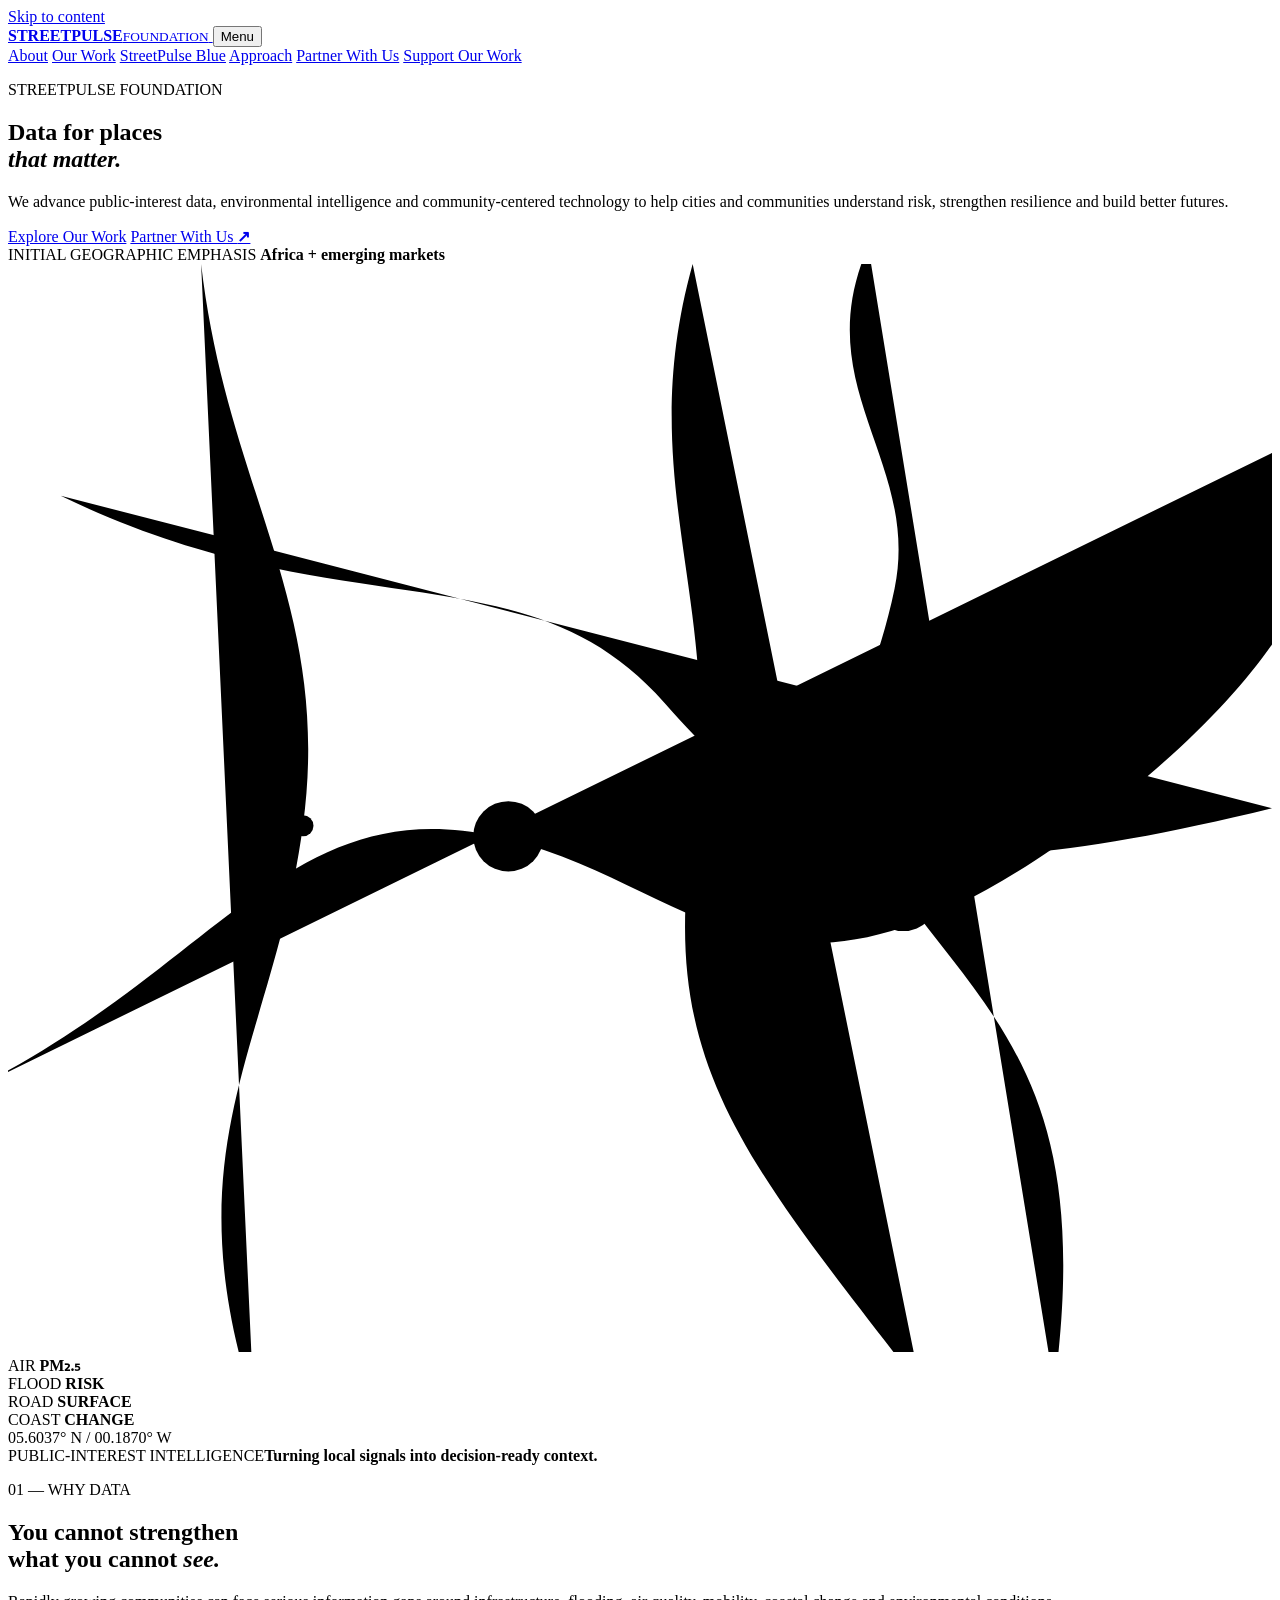
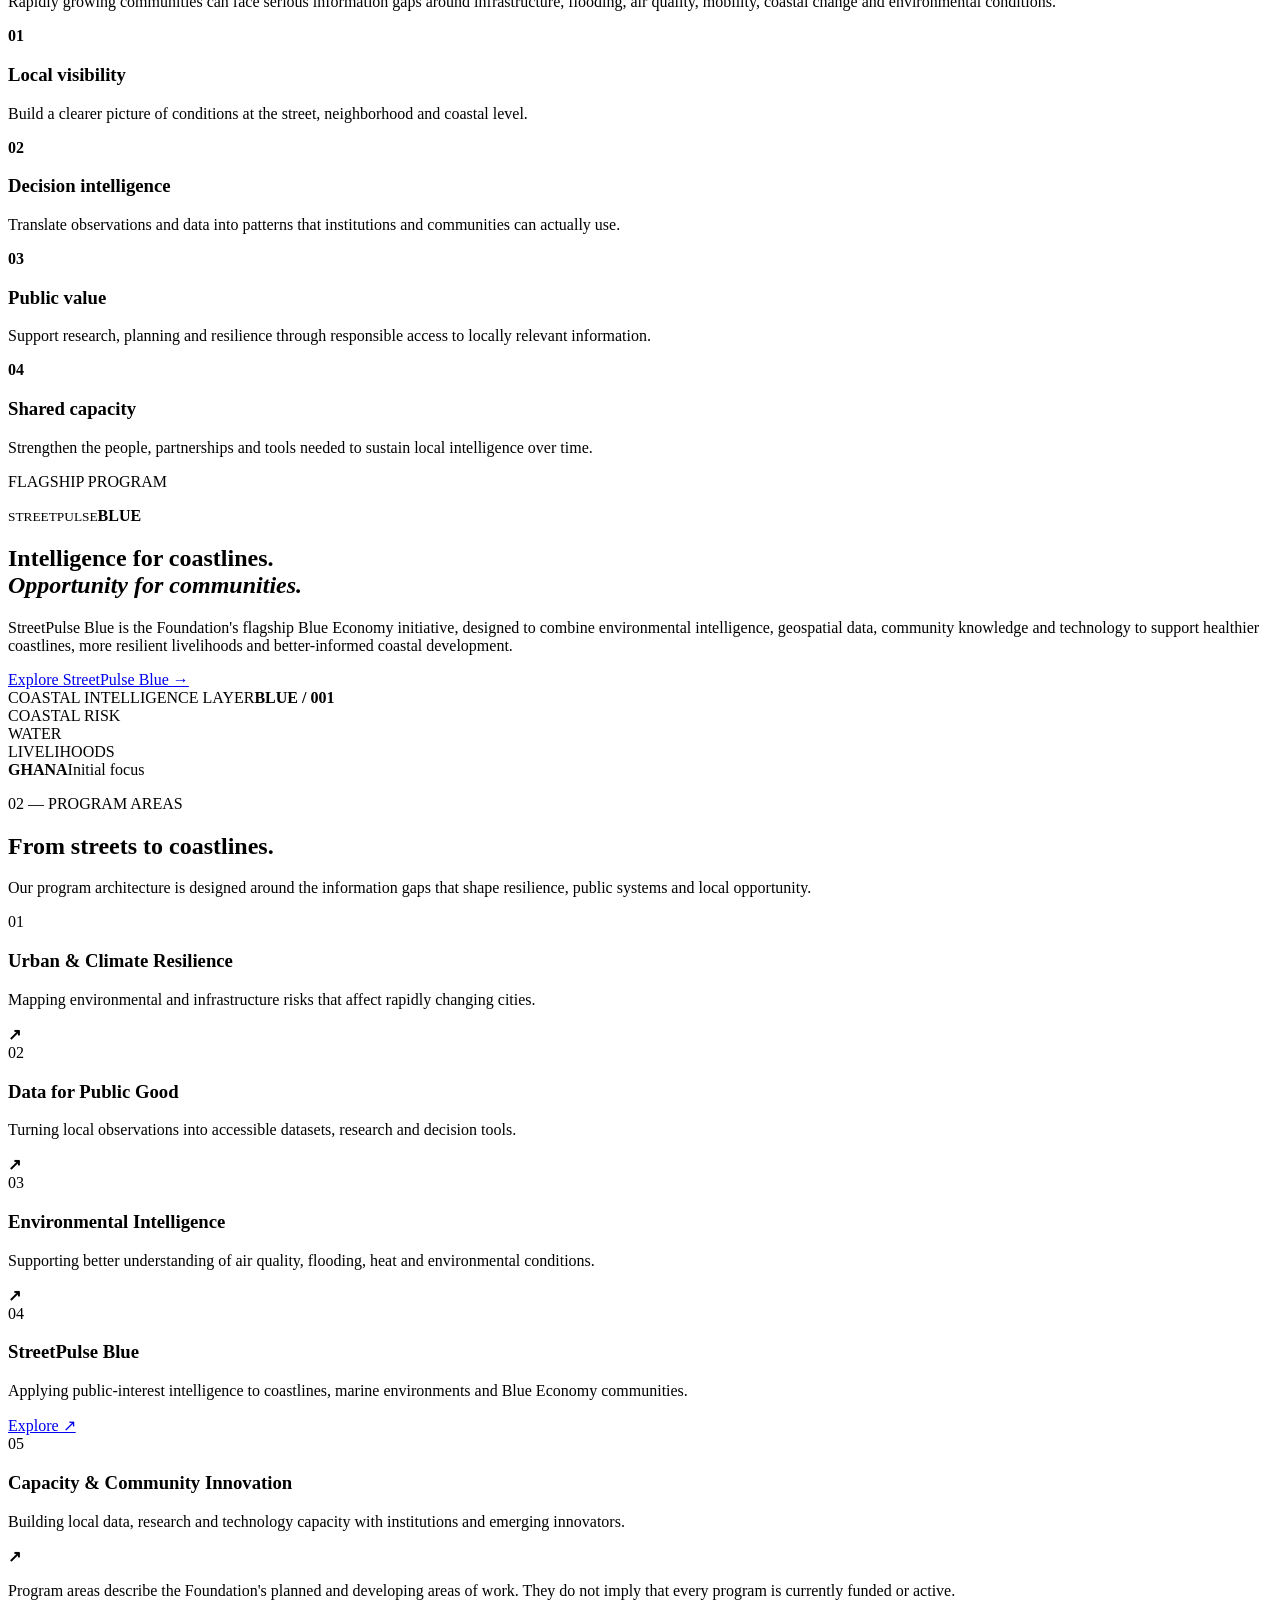
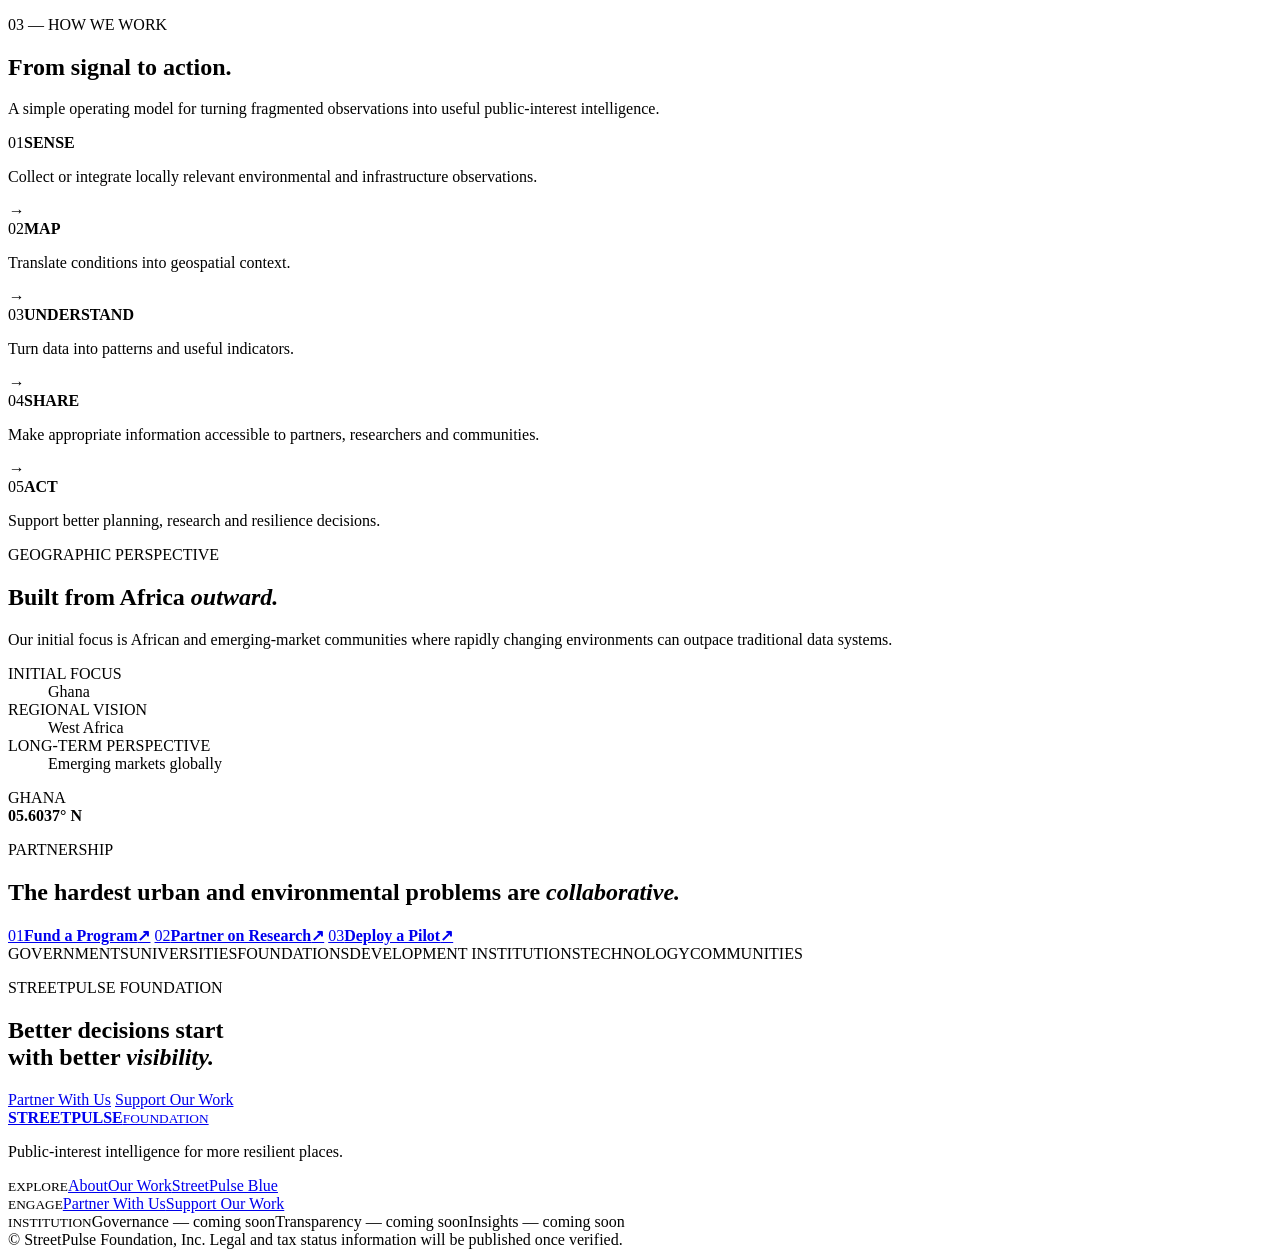
==== public/index.html @ bcf813ce "feat: launch StreetPulse Foundation website and StreetPulse Blue" ====
<!doctype html>
<html lang="en">
<head>
  <meta charset="utf-8">
  <meta name="viewport" content="width=device-width,initial-scale=1">
  <title>StreetPulse Foundation — Data for Places That Matter</title>
  <meta name="description" content="StreetPulse Foundation advances public-interest data, environmental intelligence and community-centered technology for more resilient cities and communities.">
  <link rel="canonical" href="https://streetpulsefoundation.org/">
  <meta property="og:title" content="StreetPulse Foundation">
  <meta property="og:description" content="Data for places that matter.">
  <meta property="og:type" content="website">
  <meta property="og:url" content="https://streetpulsefoundation.org/">
  <link rel="stylesheet" href="/assets/styles.css">
  <script defer src="/assets/site.js"></script>
</head>
<body>
  <a class="skip" href="#main">Skip to content</a>

  <header class="site-header" data-header>
    <a class="brand" href="/" aria-label="StreetPulse Foundation home">
      <span class="brand-mark" aria-hidden="true"><i></i><i></i><i></i></span>
      <span><strong>STREETPULSE</strong><small>FOUNDATION</small></span>
    </a>
    <button class="menu-btn" type="button" aria-expanded="false" aria-controls="nav" data-menu>Menu</button>
    <nav id="nav" class="nav" data-nav>
      <a href="/about/">About</a>
      <a href="/#work">Our Work</a>
      <a href="/blue/">StreetPulse Blue</a>
      <a href="/#approach">Approach</a>
      <a href="/partner/">Partner With Us</a>
      <a class="nav-cta" href="/partner/">Support Our Work</a>
    </nav>
  </header>

  <main id="main">
    <section class="hero">
      <div class="hero-grid grid-shell">
        <div class="hero-copy reveal">
          <p class="eyebrow"><span></span> STREETPULSE FOUNDATION</p>
          <h1>Data for places<br><em>that matter.</em></h1>
          <p class="lede">We advance public-interest data, environmental intelligence and community-centered technology to help cities and communities understand risk, strengthen resilience and build better futures.</p>
          <div class="actions">
            <a class="btn btn-primary" href="#work">Explore Our Work</a>
            <a class="btn btn-ghost" href="/partner/">Partner With Us <b>↗</b></a>
          </div>
          <div class="hero-note">
            <span>INITIAL GEOGRAPHIC EMPHASIS</span>
            <strong>Africa + emerging markets</strong>
          </div>
        </div>

        <div class="signal-map reveal" aria-label="Abstract city and environmental data visualization">
          <div class="map-grid"></div>
          <svg viewBox="0 0 720 620" role="img" aria-label="Abstract map showing roads, coast and sensing points">
            <defs>
              <linearGradient id="coast" x1="0" x2="1">
                <stop offset="0" stop-color="#20c7b5"/>
                <stop offset="1" stop-color="#7be7d8"/>
              </linearGradient>
            </defs>
            <path class="road r1" d="M-20 470C120 400 160 300 278 326S435 455 620 315 740 90 760 88"/>
            <path class="road r2" d="M30 132C190 210 295 160 374 250S515 360 720 310"/>
            <path class="road thin" d="M110 0C125 130 185 194 168 320S92 500 140 650"/>
            <path class="road thin" d="M390 0C355 126 410 194 390 325S420 510 520 640"/>
            <path class="coast" d="M490 -10C455 70 520 112 505 185S455 286 510 360 618 475 596 640"/>
            <circle class="pulse p1" cx="285" cy="326" r="7"/><circle class="ring" cx="285" cy="326" r="20"/>
            <circle class="pulse p2" cx="510" cy="360" r="7"/><circle class="ring delay" cx="510" cy="360" r="20"/>
            <circle class="pulse p3" cx="168" cy="320" r="6"/>
          </svg>
          <div class="tag t-air"><span></span>AIR <b>PM₂.₅</b></div>
          <div class="tag t-flood"><span></span>FLOOD <b>RISK</b></div>
          <div class="tag t-road"><span></span>ROAD <b>SURFACE</b></div>
          <div class="tag t-coast"><span></span>COAST <b>CHANGE</b></div>
          <div class="coordinates">05.6037° N / 00.1870° W</div>
          <div class="map-caption"><span>PUBLIC-INTEREST INTELLIGENCE</span><b>Turning local signals into decision-ready context.</b></div>
        </div>
      </div>
    </section>

    <section class="statement section-dark">
      <div class="grid-shell two-col">
        <p class="section-index">01 — WHY DATA</p>
        <div>
          <h2>You cannot strengthen<br>what you cannot <em>see.</em></h2>
          <p class="section-lede">Rapidly growing communities can face serious information gaps around infrastructure, flooding, air quality, mobility, coastal change and environmental conditions.</p>
        </div>
      </div>
      <div class="grid-shell insight-grid">
        <article><b>01</b><h3>Local visibility</h3><p>Build a clearer picture of conditions at the street, neighborhood and coastal level.</p></article>
        <article><b>02</b><h3>Decision intelligence</h3><p>Translate observations and data into patterns that institutions and communities can actually use.</p></article>
        <article><b>03</b><h3>Public value</h3><p>Support research, planning and resilience through responsible access to locally relevant information.</p></article>
        <article><b>04</b><h3>Shared capacity</h3><p>Strengthen the people, partnerships and tools needed to sustain local intelligence over time.</p></article>
      </div>
    </section>

    <section class="blue-feature">
      <div class="blue-orbit"></div>
      <div class="grid-shell blue-grid">
        <div class="reveal">
          <p class="eyebrow light"><span></span> FLAGSHIP PROGRAM</p>
          <div class="blue-lockup"><small>STREETPULSE</small><strong>BLUE</strong></div>
          <h2>Intelligence for coastlines.<br><em>Opportunity for communities.</em></h2>
          <p>StreetPulse Blue is the Foundation's flagship Blue Economy initiative, designed to combine environmental intelligence, geospatial data, community knowledge and technology to support healthier coastlines, more resilient livelihoods and better-informed coastal development.</p>
          <a class="btn btn-aqua" href="/blue/">Explore StreetPulse Blue <b>→</b></a>
        </div>
        <div class="ocean-card reveal">
          <div class="contours"></div>
          <div class="ocean-top"><span>COASTAL INTELLIGENCE LAYER</span><b>BLUE / 001</b></div>
          <div class="ocean-point op1"><i></i><span>COASTAL RISK</span></div>
          <div class="ocean-point op2"><i></i><span>WATER</span></div>
          <div class="ocean-point op3"><i></i><span>LIVELIHOODS</span></div>
          <div class="ocean-bottom"><strong>GHANA</strong><span>Initial focus</span></div>
        </div>
      </div>
    </section>

    <section id="work" class="section-light">
      <div class="grid-shell section-head">
        <p class="section-index">02 — PROGRAM AREAS</p>
        <div><h2>From streets to coastlines.</h2><p>Our program architecture is designed around the information gaps that shape resilience, public systems and local opportunity.</p></div>
      </div>
      <div class="grid-shell program-list">
        <article><span>01</span><div><h3>Urban & Climate Resilience</h3><p>Mapping environmental and infrastructure risks that affect rapidly changing cities.</p></div><b>↗</b></article>
        <article><span>02</span><div><h3>Data for Public Good</h3><p>Turning local observations into accessible datasets, research and decision tools.</p></div><b>↗</b></article>
        <article><span>03</span><div><h3>Environmental Intelligence</h3><p>Supporting better understanding of air quality, flooding, heat and environmental conditions.</p></div><b>↗</b></article>
        <article class="blue-row"><span>04</span><div><h3>StreetPulse Blue</h3><p>Applying public-interest intelligence to coastlines, marine environments and Blue Economy communities.</p></div><a href="/blue/">Explore ↗</a></article>
        <article><span>05</span><div><h3>Capacity & Community Innovation</h3><p>Building local data, research and technology capacity with institutions and emerging innovators.</p></div><b>↗</b></article>
      </div>
      <p class="grid-shell disclaimer">Program areas describe the Foundation's planned and developing areas of work. They do not imply that every program is currently funded or active.</p>
    </section>

    <section id="approach" class="process">
      <div class="grid-shell section-head light-head">
        <p class="section-index">03 — HOW WE WORK</p>
        <div><h2>From signal to action.</h2><p>A simple operating model for turning fragmented observations into useful public-interest intelligence.</p></div>
      </div>
      <div class="grid-shell process-track">
        <article><span>01</span><strong>SENSE</strong><p>Collect or integrate locally relevant environmental and infrastructure observations.</p></article>
        <i>→</i>
        <article><span>02</span><strong>MAP</strong><p>Translate conditions into geospatial context.</p></article>
        <i>→</i>
        <article><span>03</span><strong>UNDERSTAND</strong><p>Turn data into patterns and useful indicators.</p></article>
        <i>→</i>
        <article><span>04</span><strong>SHARE</strong><p>Make appropriate information accessible to partners, researchers and communities.</p></article>
        <i>→</i>
        <article><span>05</span><strong>ACT</strong><p>Support better planning, research and resilience decisions.</p></article>
      </div>
    </section>

    <section class="africa section-light">
      <div class="grid-shell africa-grid">
        <div>
          <p class="eyebrow dark"><span></span> GEOGRAPHIC PERSPECTIVE</p>
          <h2>Built from Africa <em>outward.</em></h2>
          <p>Our initial focus is African and emerging-market communities where rapidly changing environments can outpace traditional data systems.</p>
          <dl>
            <div><dt>INITIAL FOCUS</dt><dd>Ghana</dd></div>
            <div><dt>REGIONAL VISION</dt><dd>West Africa</dd></div>
            <div><dt>LONG-TERM PERSPECTIVE</dt><dd>Emerging markets globally</dd></div>
          </dl>
        </div>
        <div class="africa-visual" aria-hidden="true">
          <div class="africa-shape"></div>
          <div class="ghana-dot"><i></i><span>GHANA<br><b>05.6037° N</b></span></div>
        </div>
      </div>
    </section>

    <section class="partner-section">
      <div class="grid-shell partner-grid">
        <div>
          <p class="eyebrow light"><span></span> PARTNERSHIP</p>
          <h2>The hardest urban and environmental problems are <em>collaborative.</em></h2>
        </div>
        <div class="partner-paths">
          <a href="/partner/"><span>01</span><strong>Fund a Program</strong><b>↗</b></a>
          <a href="/partner/"><span>02</span><strong>Partner on Research</strong><b>↗</b></a>
          <a href="/partner/"><span>03</span><strong>Deploy a Pilot</strong><b>↗</b></a>
        </div>
      </div>
      <div class="grid-shell partner-types">
        <span>GOVERNMENTS</span><span>UNIVERSITIES</span><span>FOUNDATIONS</span><span>DEVELOPMENT INSTITUTIONS</span><span>TECHNOLOGY</span><span>COMMUNITIES</span>
      </div>
    </section>

    <section class="final-cta">
      <div class="grid-shell">
        <p class="eyebrow dark"><span></span> STREETPULSE FOUNDATION</p>
        <h2>Better decisions start<br>with better <em>visibility.</em></h2>
        <div class="actions center">
          <a class="btn btn-primary" href="/partner/">Partner With Us</a>
          <a class="btn btn-outline-dark" href="/partner/">Support Our Work</a>
        </div>
      </div>
    </section>
  </main>

  <footer>
    <div class="grid-shell footer-grid">
      <div class="footer-brand">
        <a class="brand inverted" href="/"><span class="brand-mark"><i></i><i></i><i></i></span><span><strong>STREETPULSE</strong><small>FOUNDATION</small></span></a>
        <p>Public-interest intelligence for more resilient places.</p>
      </div>
      <div><small>EXPLORE</small><a href="/about/">About</a><a href="/#work">Our Work</a><a href="/blue/">StreetPulse Blue</a></div>
      <div><small>ENGAGE</small><a href="/partner/">Partner With Us</a><a href="/partner/">Support Our Work</a></div>
      <div><small>INSTITUTION</small><span>Governance — coming soon</span><span>Transparency — coming soon</span><span>Insights — coming soon</span></div>
    </div>
    <div class="grid-shell footer-bottom">
      <span>© <span data-year></span> StreetPulse Foundation, Inc.</span>
      <span>Legal and tax status information will be published once verified.</span>
    </div>
  </footer>
</body>
</html>
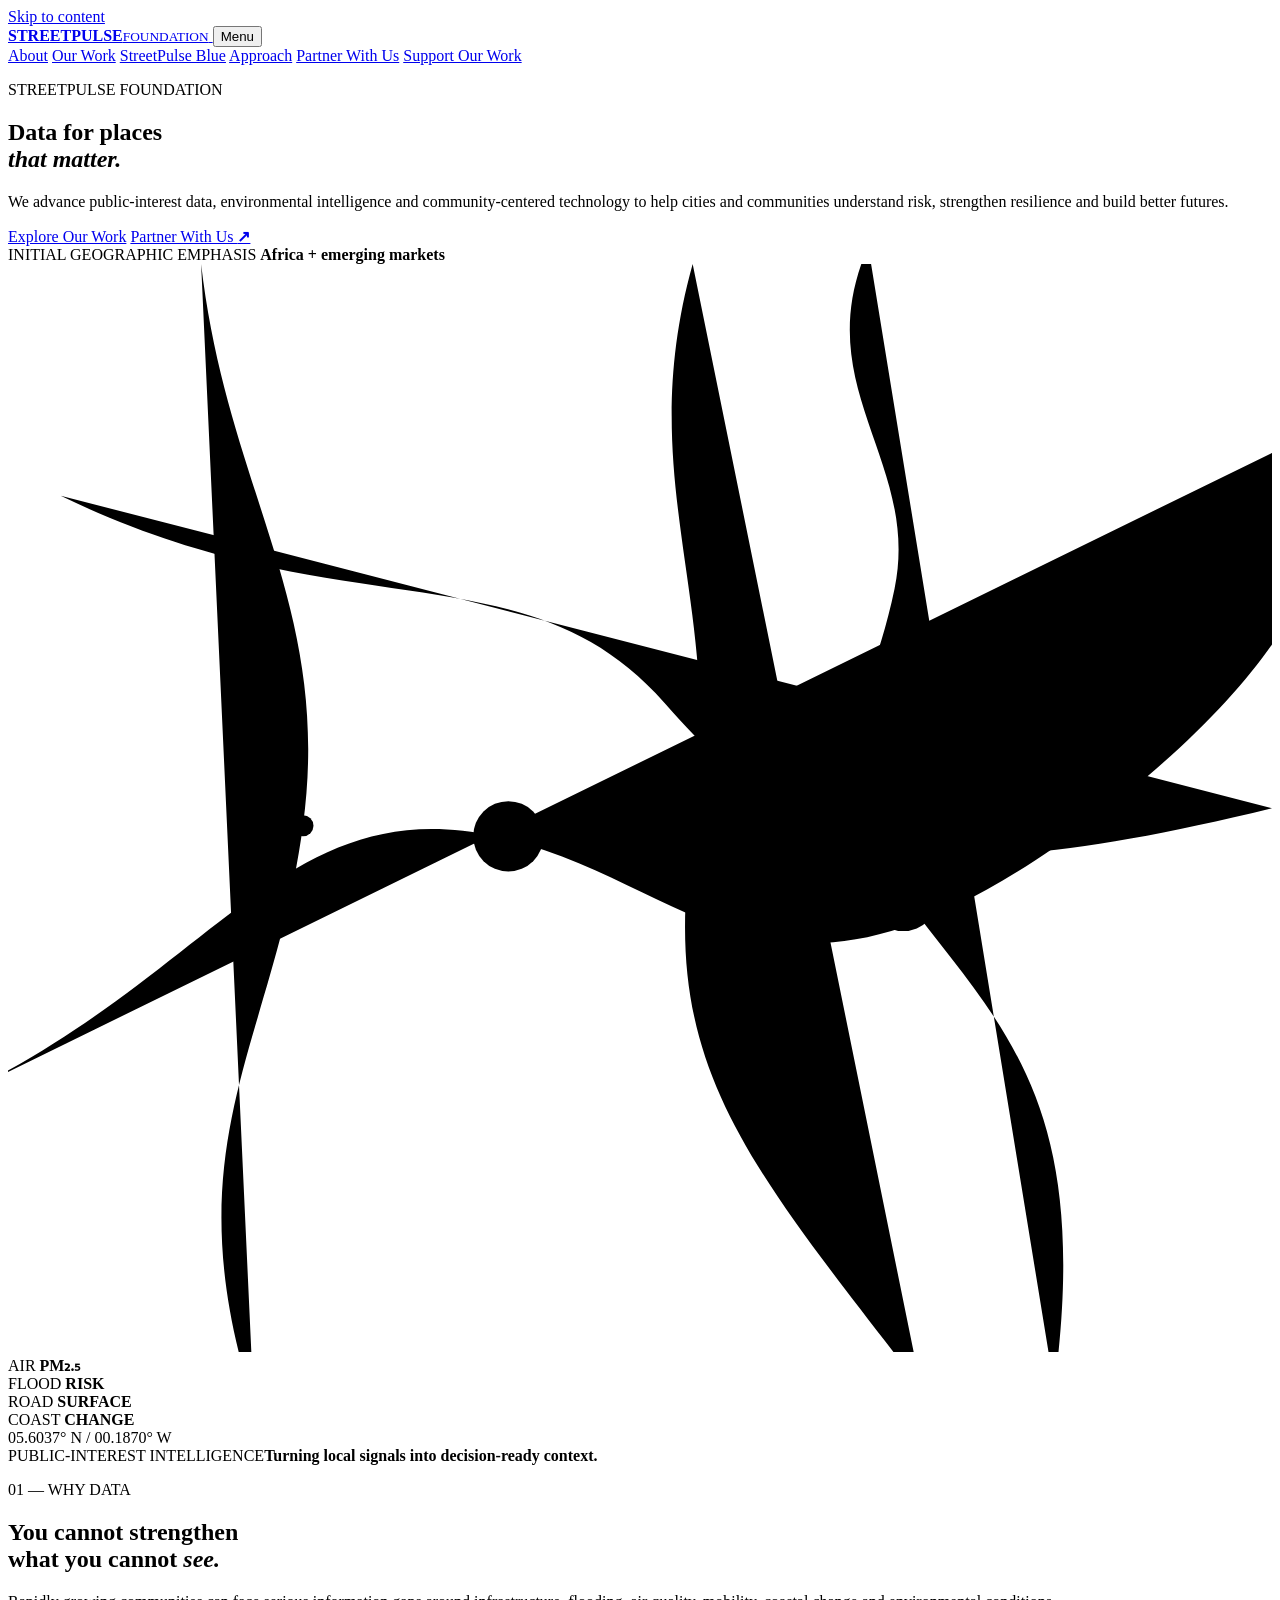
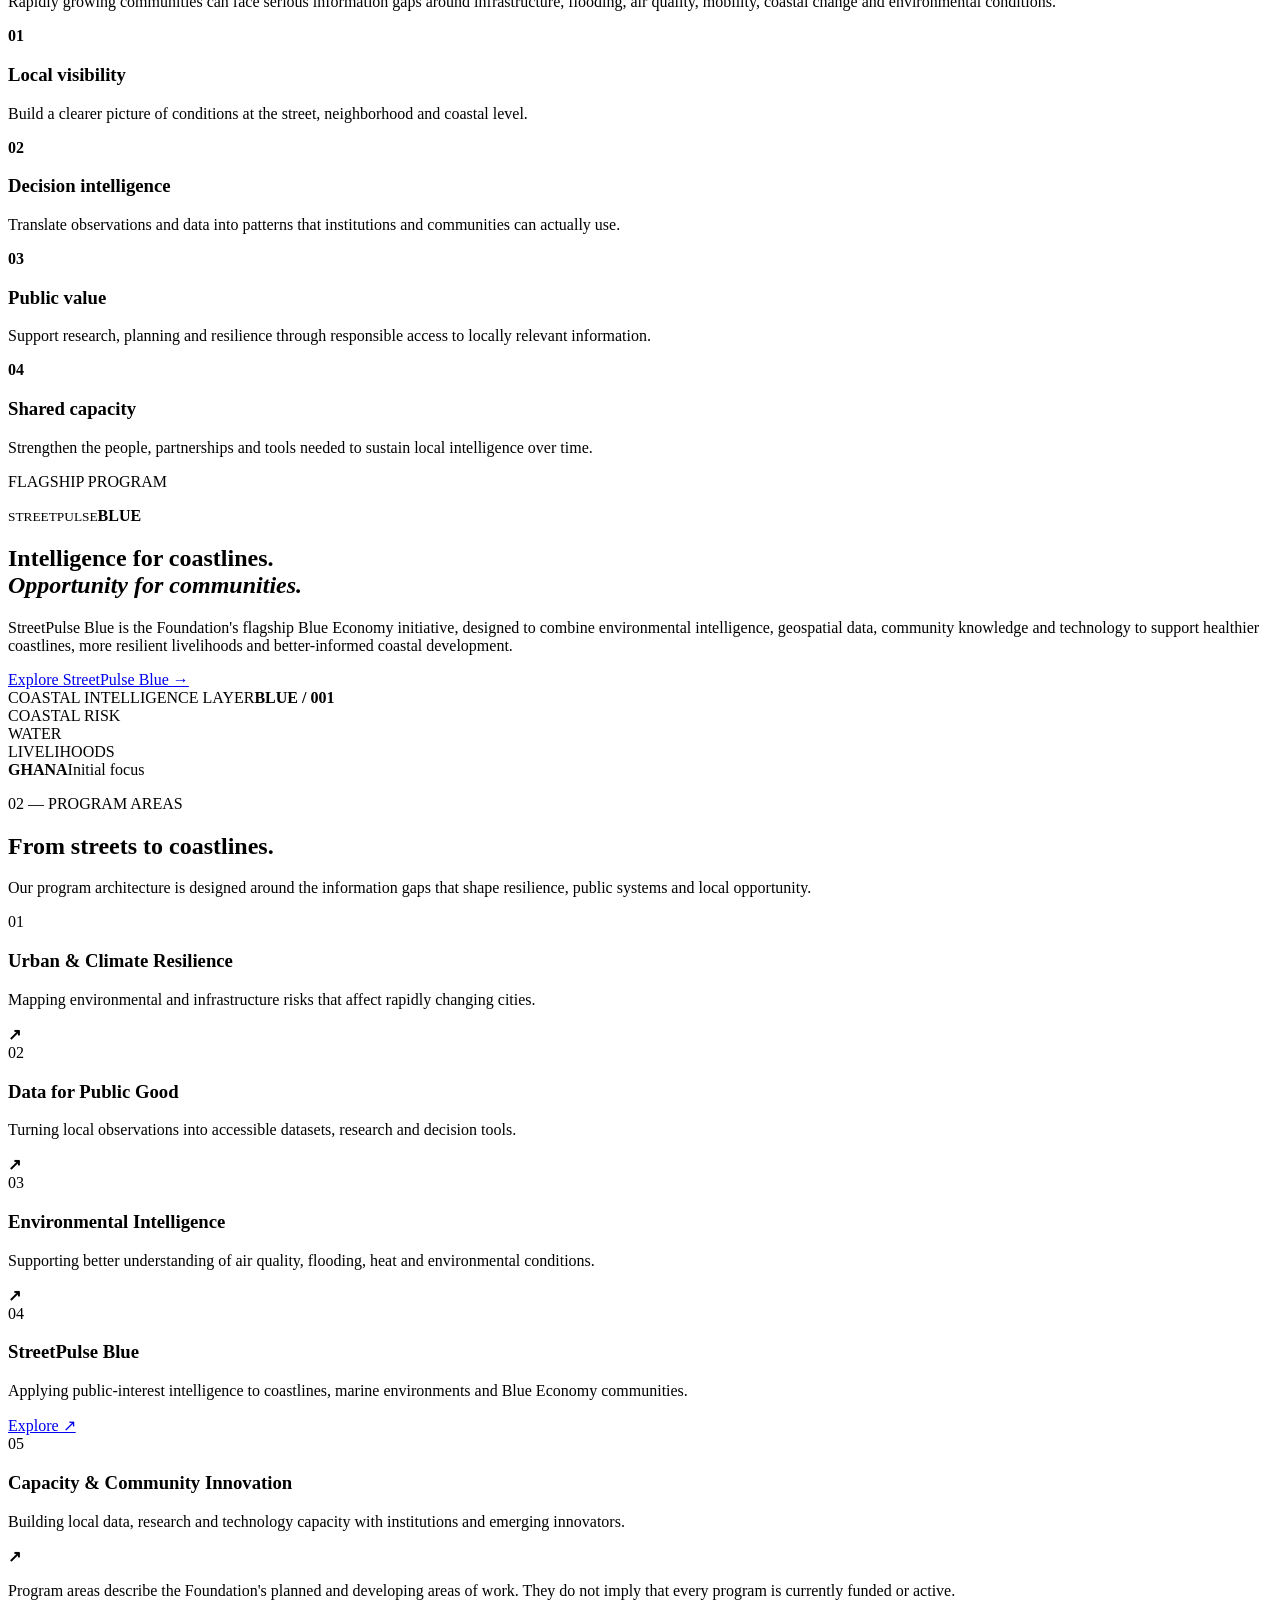
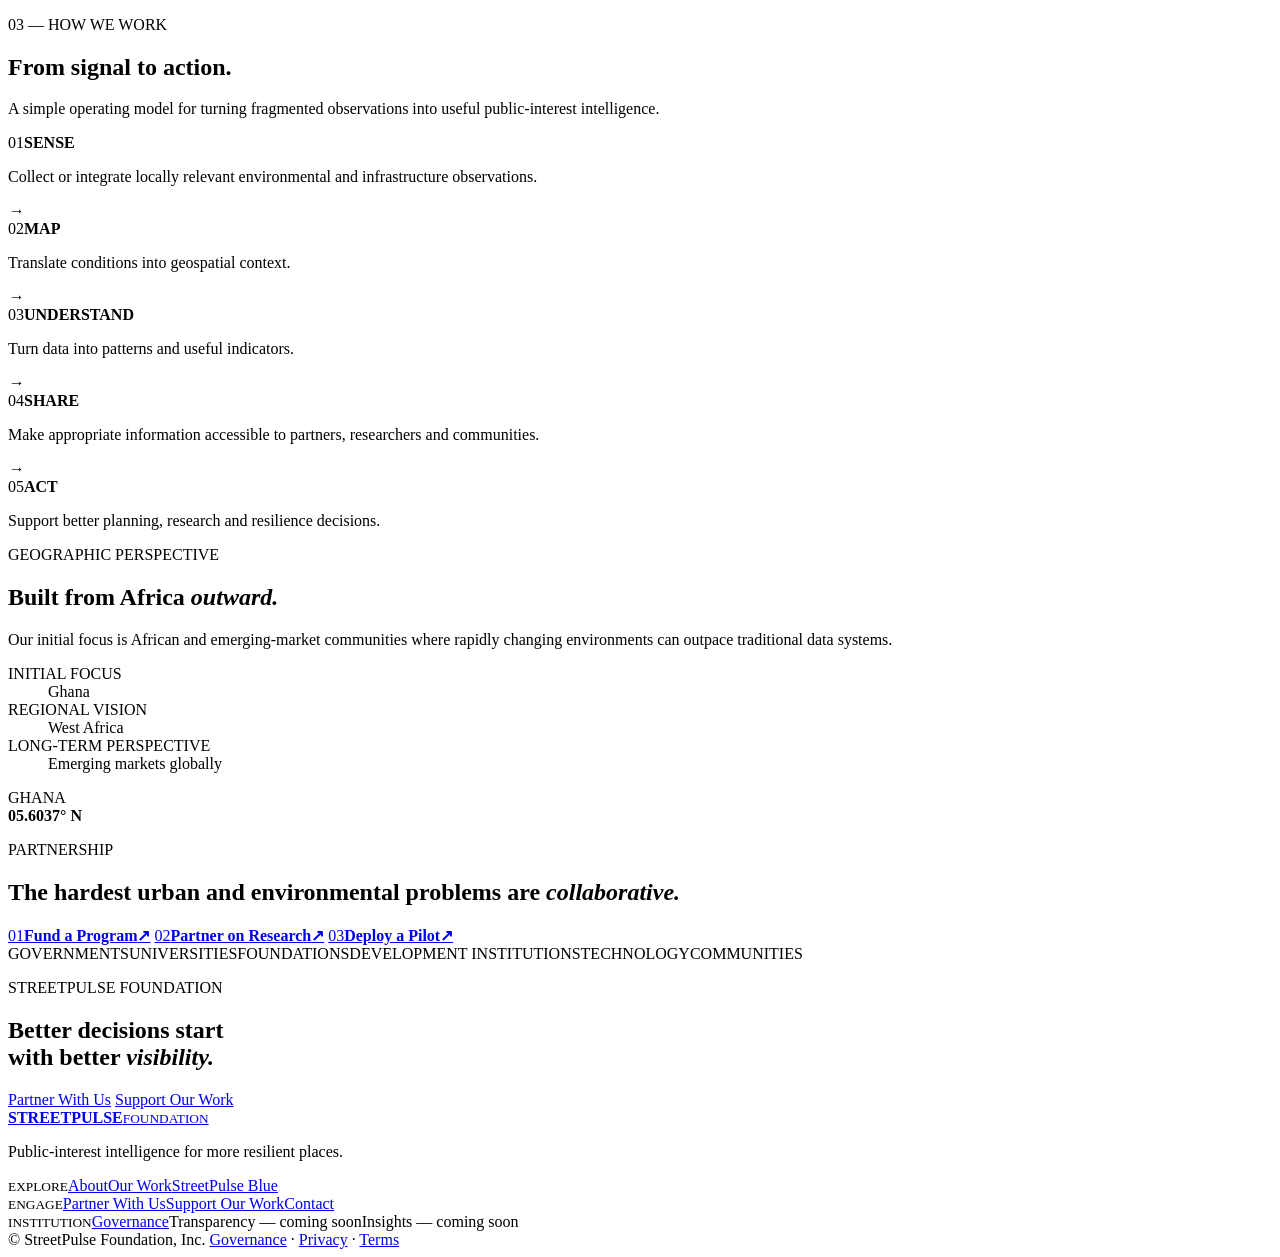
==== commit c0190471: "feat: contact, governance, privacy, terms pages + SEO metadata" ====
--- a/public/index.html
+++ b/public/index.html
@@ -202,13 +202,14 @@
         <p>Public-interest intelligence for more resilient places.</p>
       </div>
       <div><small>EXPLORE</small><a href="/about/">About</a><a href="/#work">Our Work</a><a href="/blue/">StreetPulse Blue</a></div>
-      <div><small>ENGAGE</small><a href="/partner/">Partner With Us</a><a href="/partner/">Support Our Work</a></div>
-      <div><small>INSTITUTION</small><span>Governance — coming soon</span><span>Transparency — coming soon</span><span>Insights — coming soon</span></div>
+      <div><small>ENGAGE</small><a href="/partner/">Partner With Us</a><a href="/partner/">Support Our Work</a><a href="mailto:info@streetpulsefoundation.org">Contact</a></div>
+      <div><small>INSTITUTION</small><a href="/governance/">Governance</a><span>Transparency — coming soon</span><span>Insights — coming soon</span></div>
     </div>
     <div class="grid-shell footer-bottom">
       <span>© <span data-year></span> StreetPulse Foundation, Inc.</span>
-      <span>Legal and tax status information will be published once verified.</span>
+      <span><a href="/governance/">Governance</a> · <a href="/privacy/">Privacy</a> · <a href="/terms/">Terms</a></span>
     </div>
   </footer>
+<!-- pipeline-test 2026-10-02 -->
 </body>
 </html>
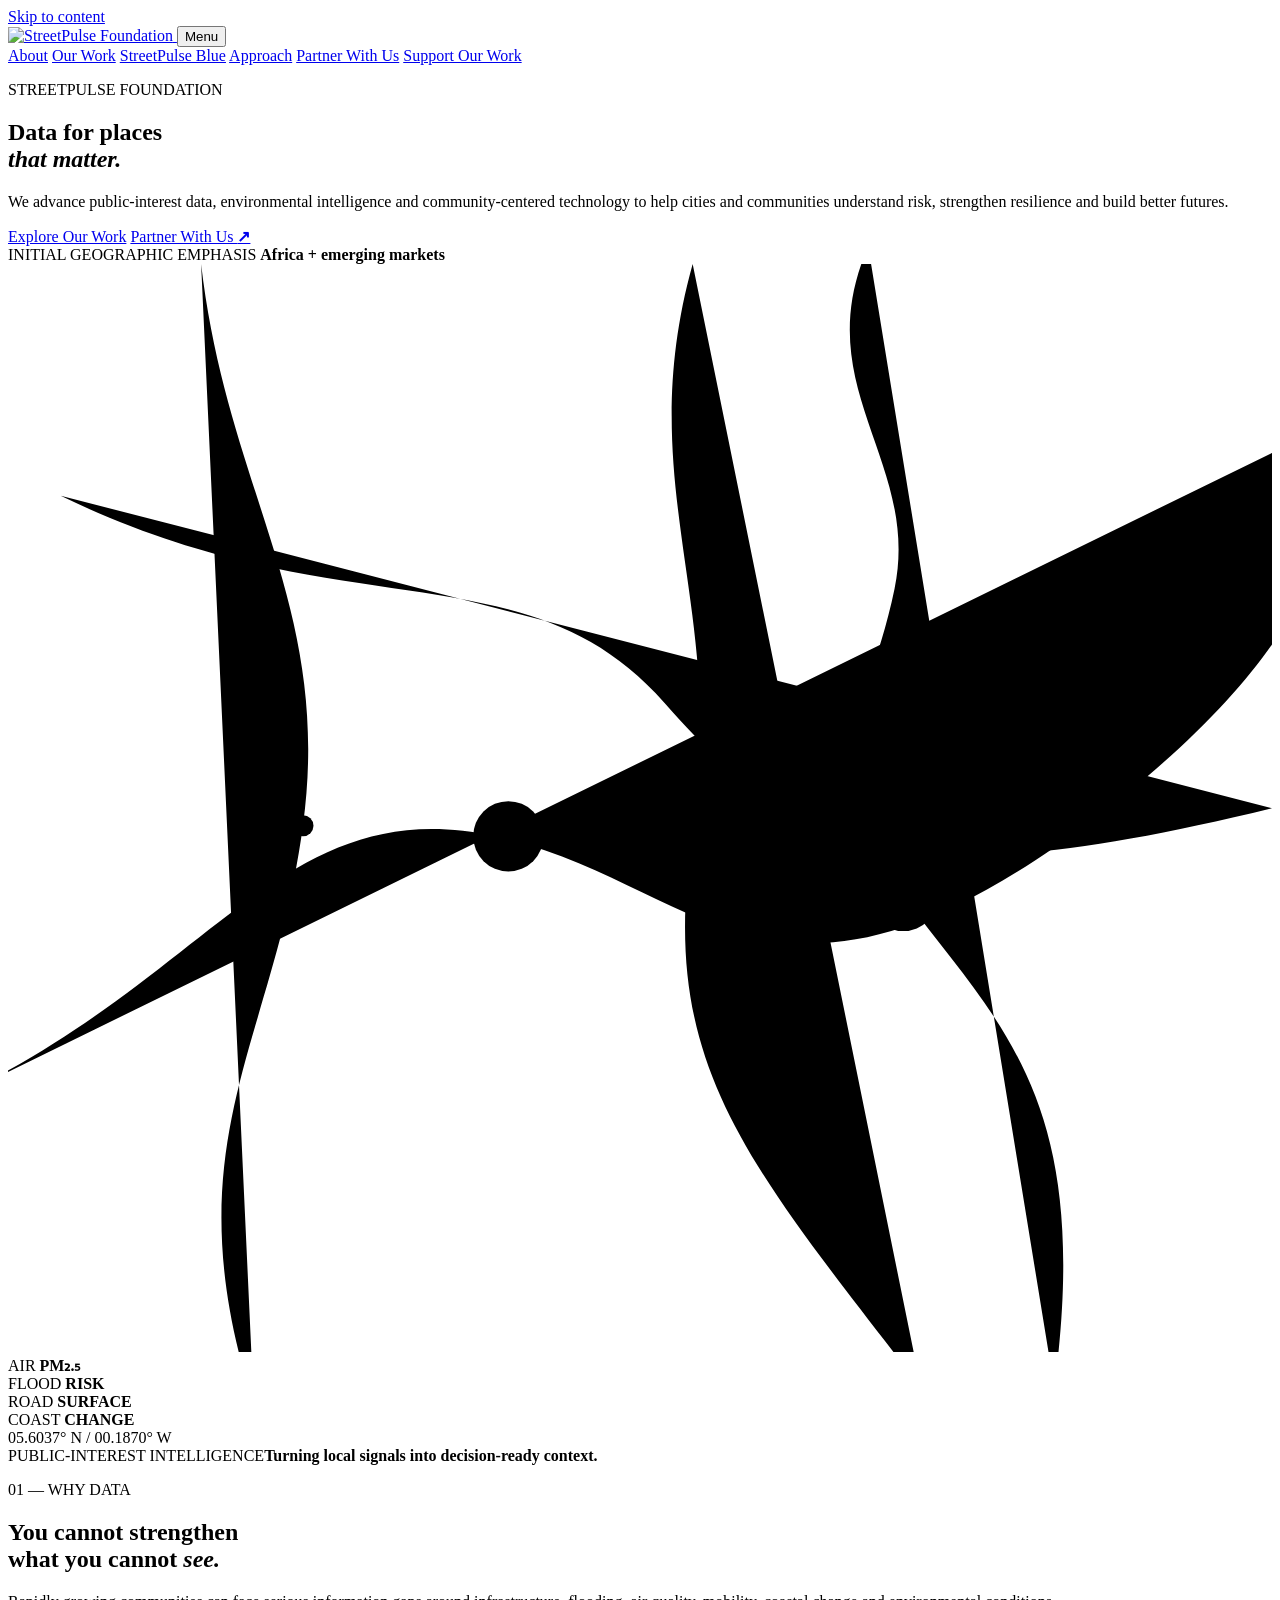
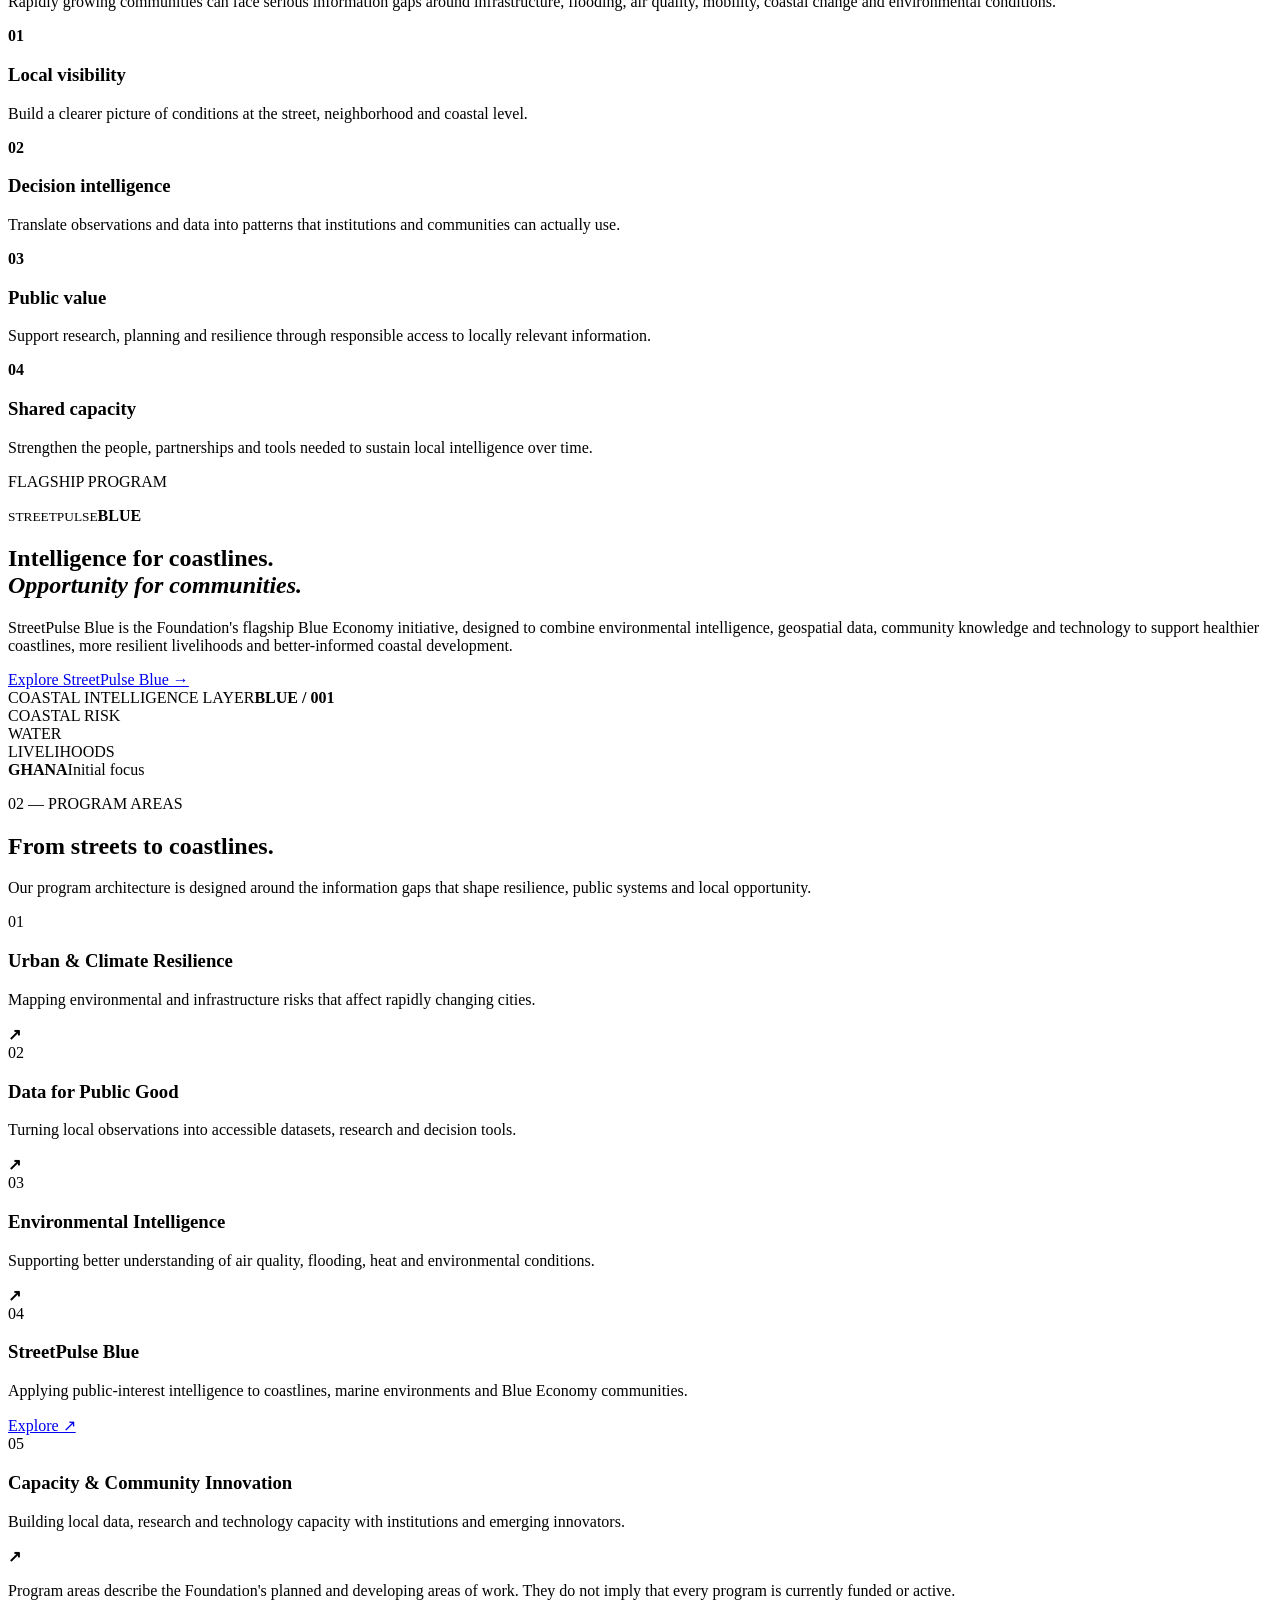
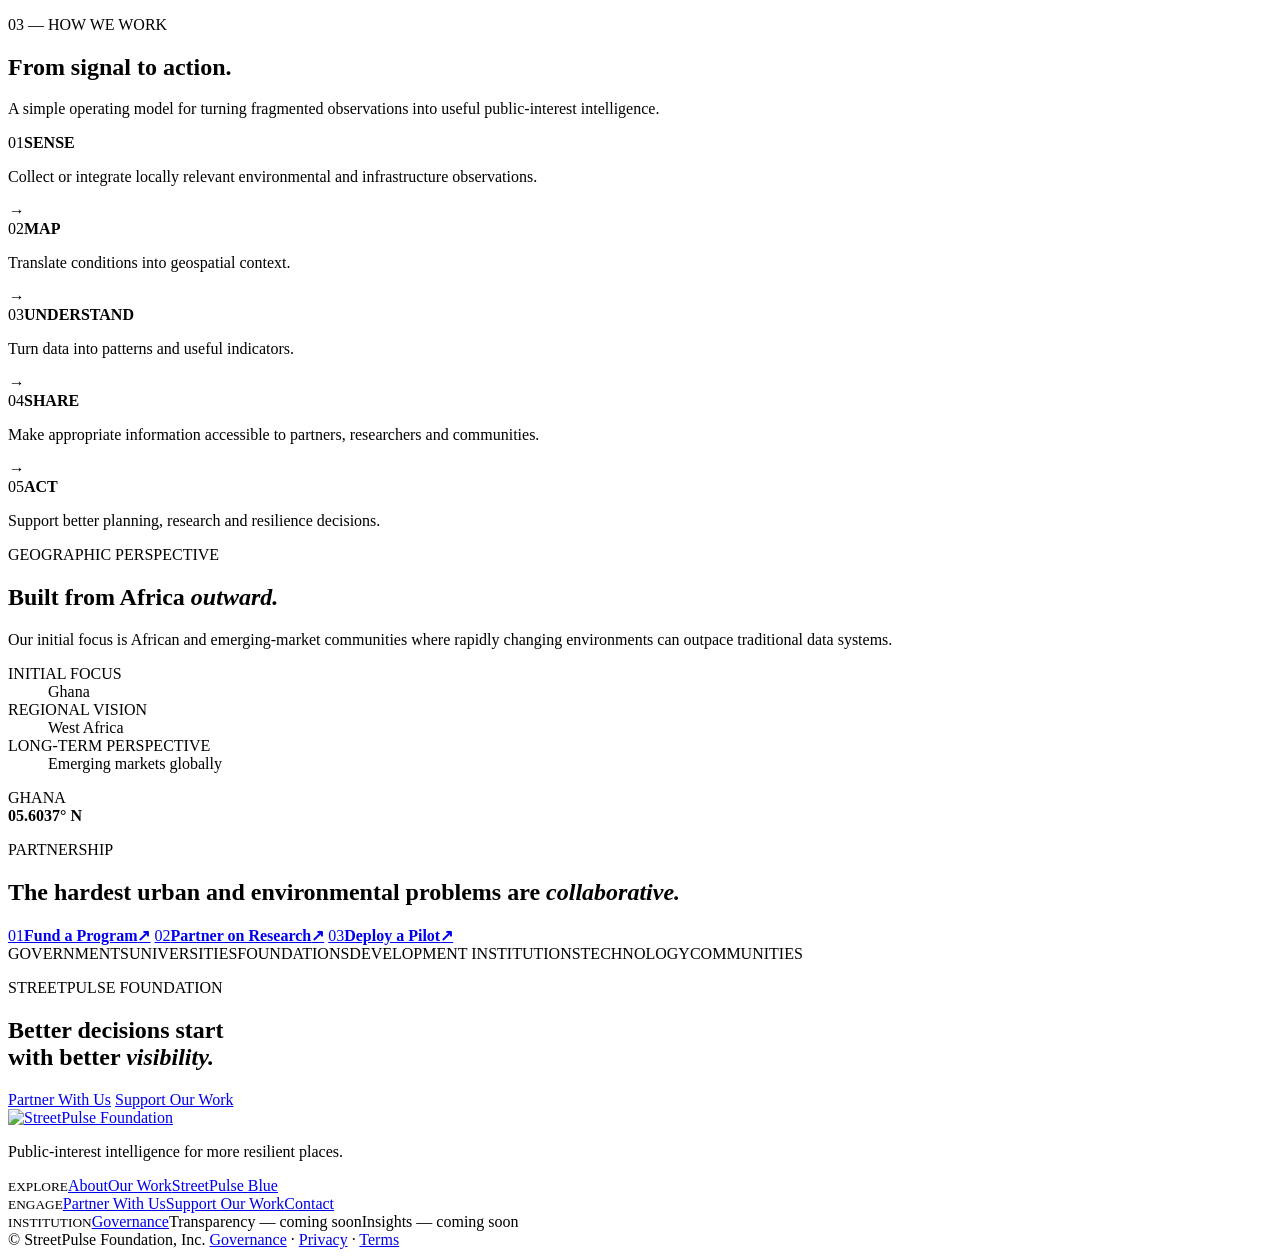
==== commit f576d3c5: "feat: apply official Topographic Pulse-Line logo to header/footer sitewide" ====
--- a/public/index.html
+++ b/public/index.html
@@ -18,8 +18,7 @@
 
   <header class="site-header" data-header>
     <a class="brand" href="/" aria-label="StreetPulse Foundation home">
-      <span class="brand-mark" aria-hidden="true"><i></i><i></i><i></i></span>
-      <span><strong>STREETPULSE</strong><small>FOUNDATION</small></span>
+      <img class="brand-img" src="/assets/spf-logo-horizontal.png" alt="StreetPulse Foundation" width="1000" height="170">
     </a>
     <button class="menu-btn" type="button" aria-expanded="false" aria-controls="nav" data-menu>Menu</button>
     <nav id="nav" class="nav" data-nav>
@@ -198,7 +197,7 @@
   <footer>
     <div class="grid-shell footer-grid">
       <div class="footer-brand">
-        <a class="brand inverted" href="/"><span class="brand-mark"><i></i><i></i><i></i></span><span><strong>STREETPULSE</strong><small>FOUNDATION</small></span></a>
+        <a class="brand inverted" href="/"><img class="brand-img" src="/assets/spf-logo-white.png" alt="StreetPulse Foundation" width="1000" height="170"></a>
         <p>Public-interest intelligence for more resilient places.</p>
       </div>
       <div><small>EXPLORE</small><a href="/about/">About</a><a href="/#work">Our Work</a><a href="/blue/">StreetPulse Blue</a></div>
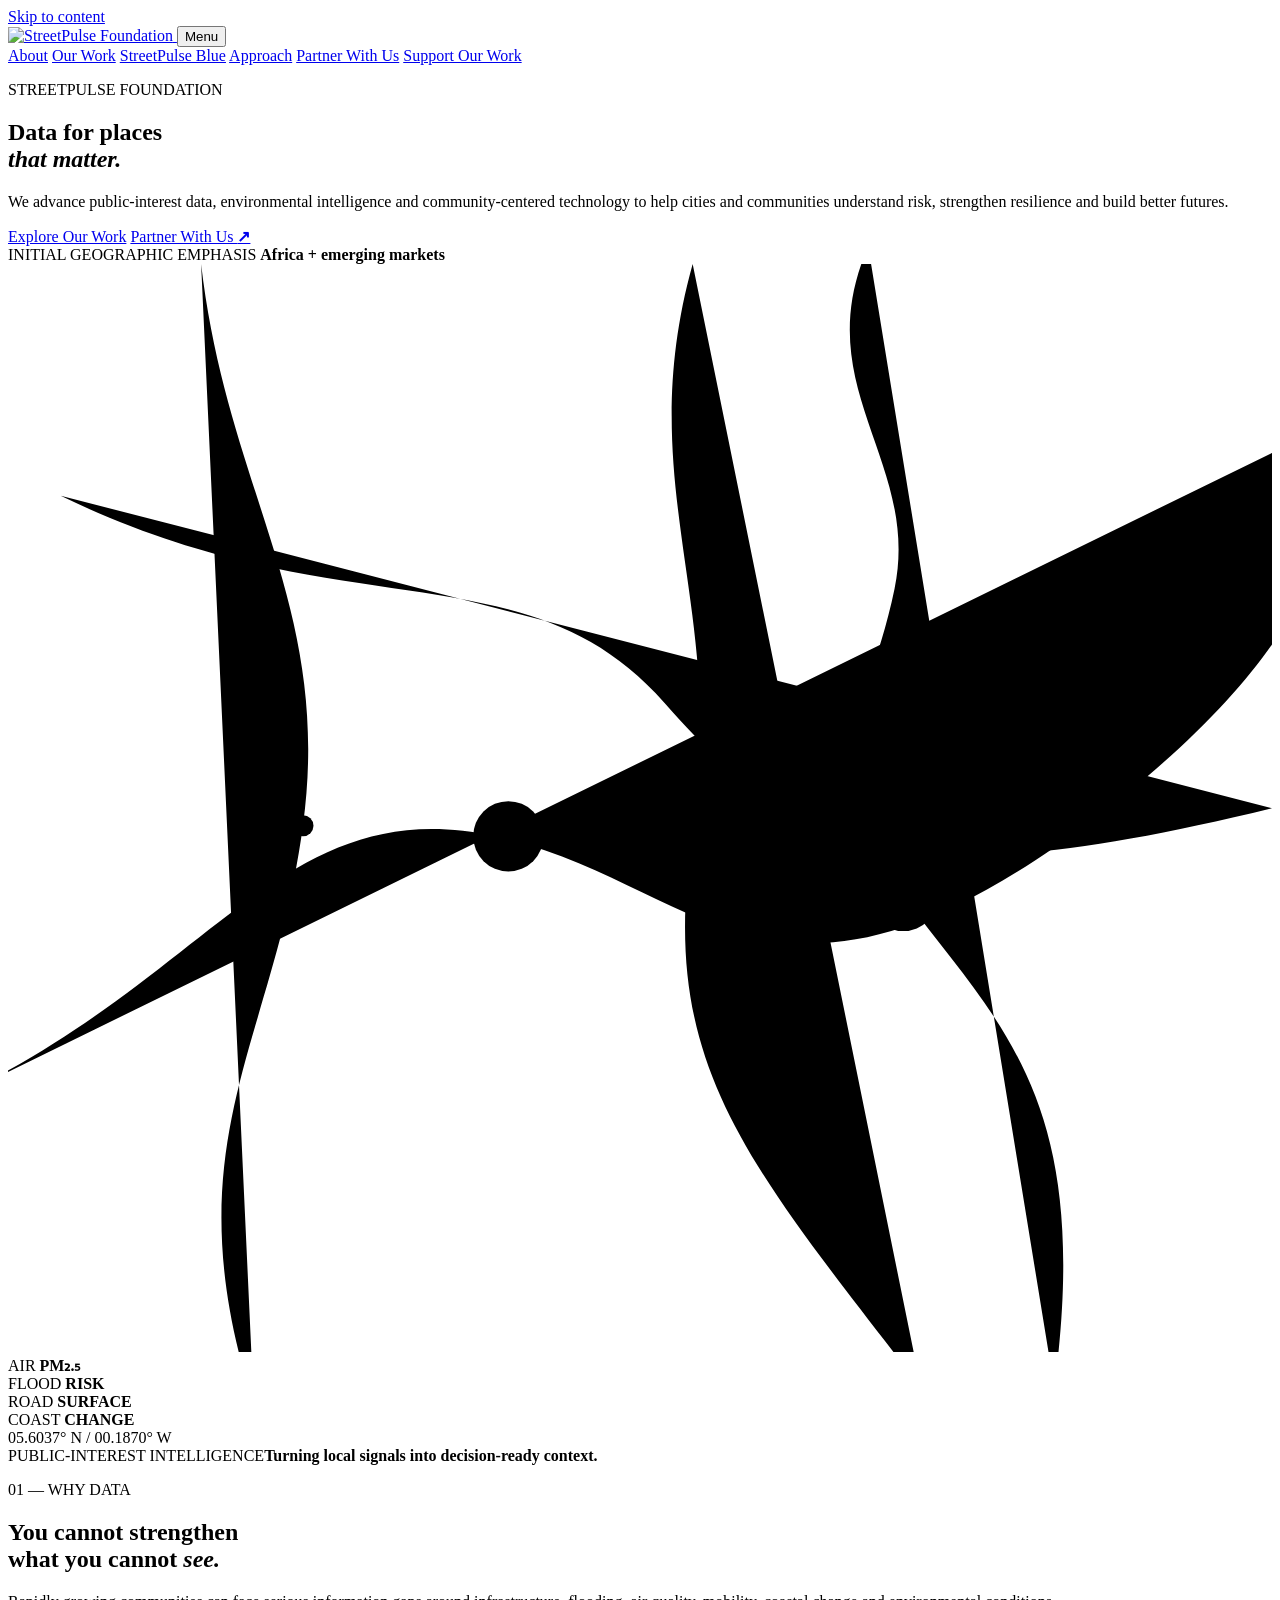
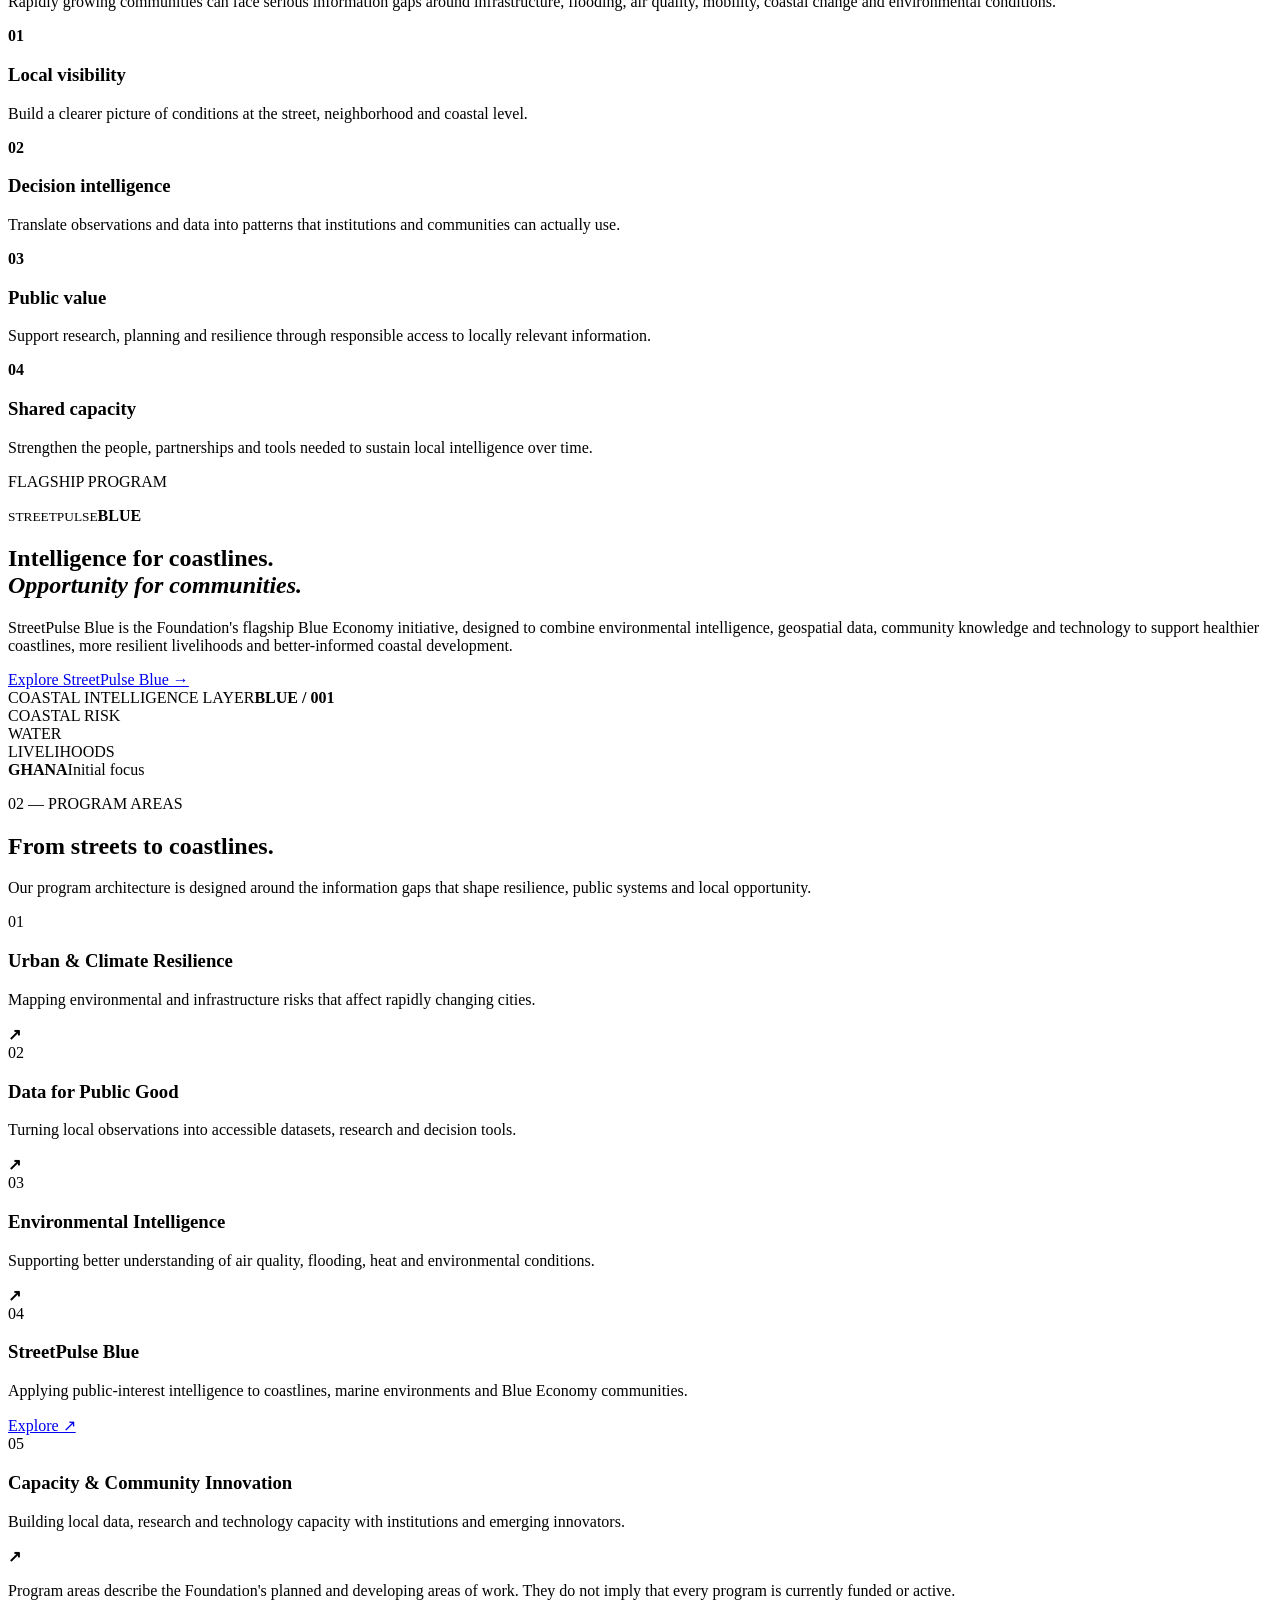
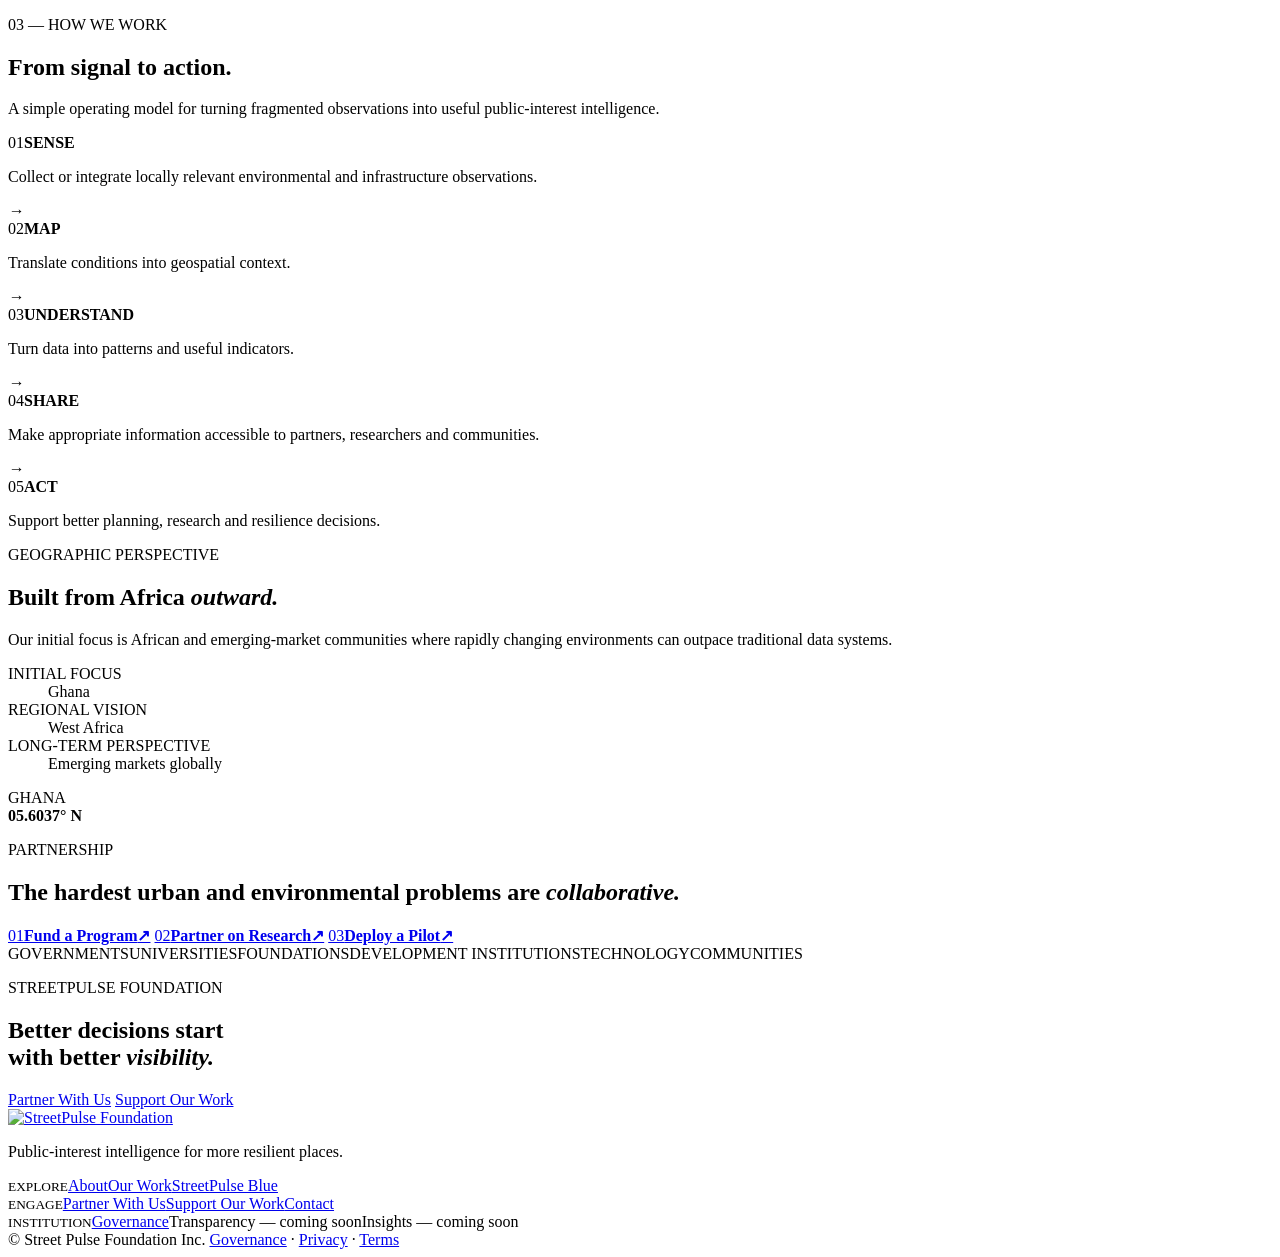
==== commit b02e4625: "chore: site footer copyright uses exact legal name (Street Pulse Foundation Inc.)" ====
--- a/public/index.html
+++ b/public/index.html
@@ -205,7 +205,7 @@
       <div><small>INSTITUTION</small><a href="/governance/">Governance</a><span>Transparency — coming soon</span><span>Insights — coming soon</span></div>
     </div>
     <div class="grid-shell footer-bottom">
-      <span>© <span data-year></span> StreetPulse Foundation, Inc.</span>
+      <span>© <span data-year></span> Street Pulse Foundation Inc.</span>
       <span><a href="/governance/">Governance</a> · <a href="/privacy/">Privacy</a> · <a href="/terms/">Terms</a></span>
     </div>
   </footer>
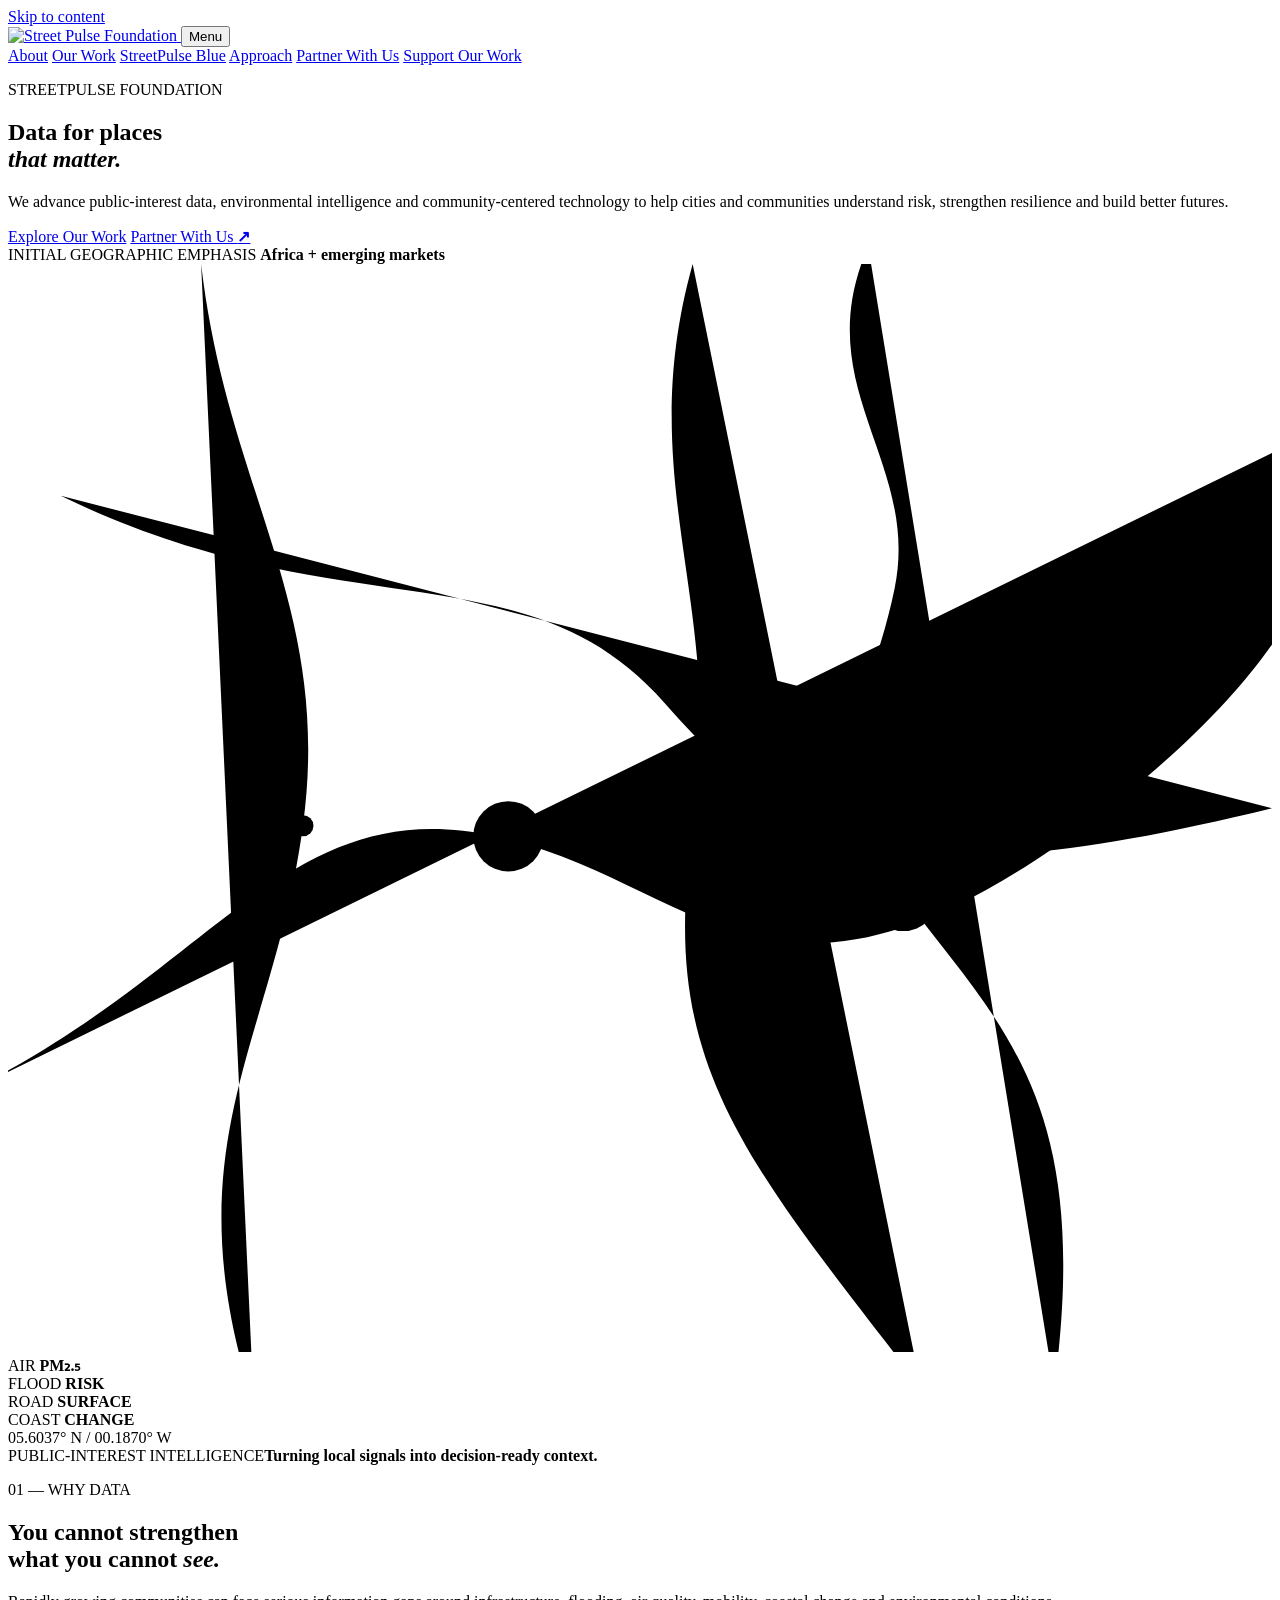
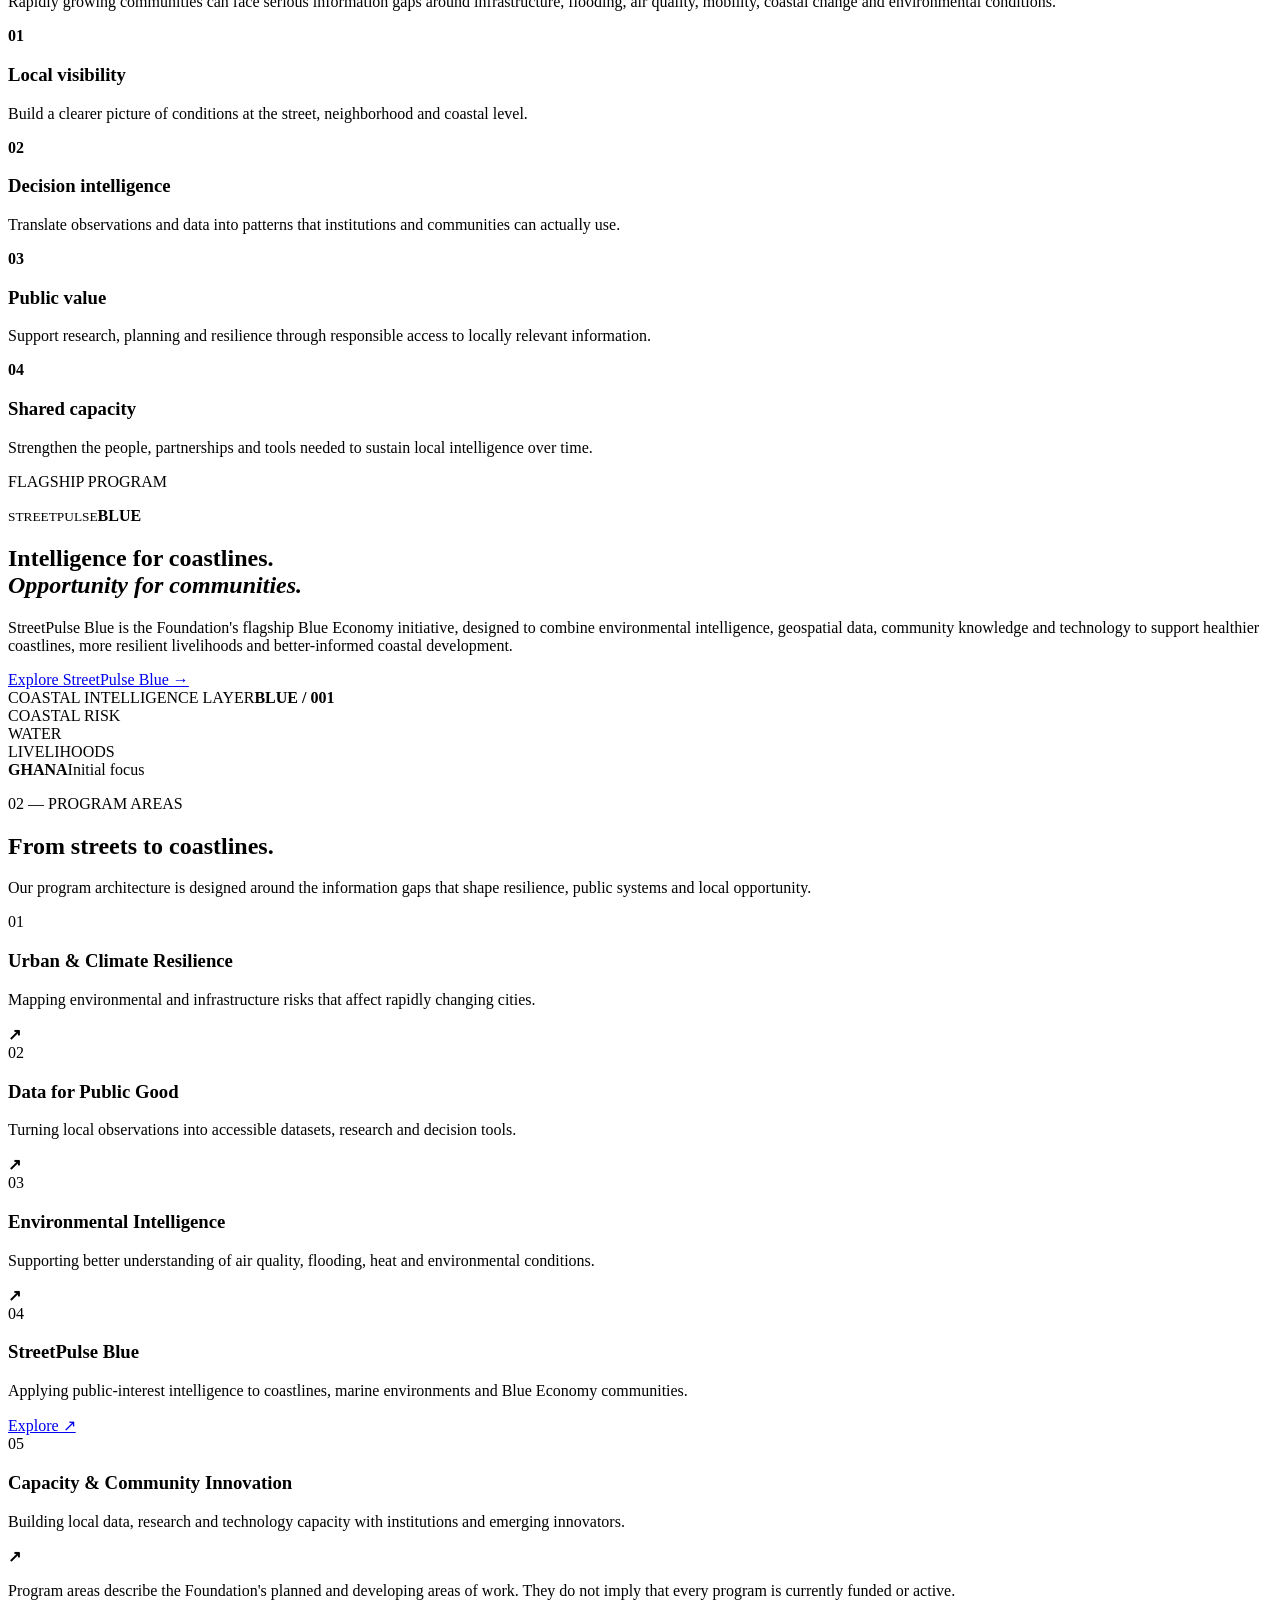
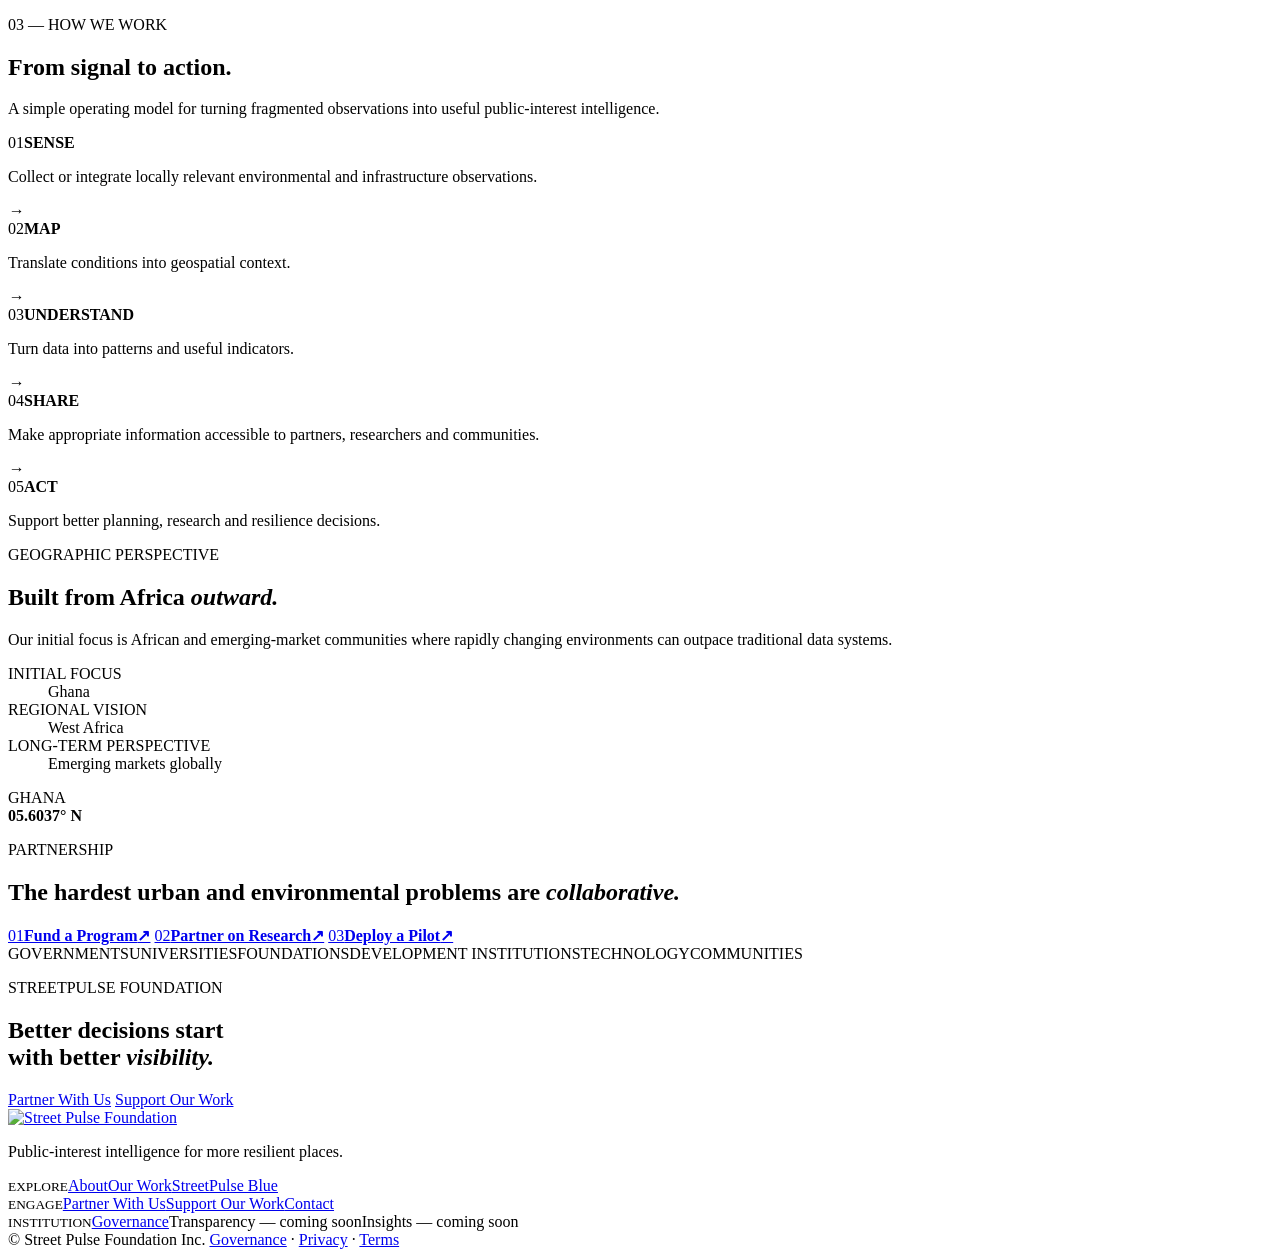
==== commit 39588074: "rebrand: spaced 'Street Pulse Foundation' naming + corrected logo assets sitewide" ====
--- a/public/index.html
+++ b/public/index.html
@@ -3,10 +3,10 @@
 <head>
   <meta charset="utf-8">
   <meta name="viewport" content="width=device-width,initial-scale=1">
-  <title>StreetPulse Foundation — Data for Places That Matter</title>
-  <meta name="description" content="StreetPulse Foundation advances public-interest data, environmental intelligence and community-centered technology for more resilient cities and communities.">
+  <title>Street Pulse Foundation — Data for Places That Matter</title>
+  <meta name="description" content="Street Pulse Foundation advances public-interest data, environmental intelligence and community-centered technology for more resilient cities and communities.">
   <link rel="canonical" href="https://streetpulsefoundation.org/">
-  <meta property="og:title" content="StreetPulse Foundation">
+  <meta property="og:title" content="Street Pulse Foundation">
   <meta property="og:description" content="Data for places that matter.">
   <meta property="og:type" content="website">
   <meta property="og:url" content="https://streetpulsefoundation.org/">
@@ -17,8 +17,8 @@
   <a class="skip" href="#main">Skip to content</a>
 
   <header class="site-header" data-header>
-    <a class="brand" href="/" aria-label="StreetPulse Foundation home">
-      <img class="brand-img" src="/assets/spf-logo-horizontal.png" alt="StreetPulse Foundation" width="1000" height="170">
+    <a class="brand" href="/" aria-label="Street Pulse Foundation home">
+      <img class="brand-img" src="/assets/spf-logo-horizontal.png" alt="Street Pulse Foundation" width="1000" height="170">
     </a>
     <button class="menu-btn" type="button" aria-expanded="false" aria-controls="nav" data-menu>Menu</button>
     <nav id="nav" class="nav" data-nav>
@@ -197,7 +197,7 @@
   <footer>
     <div class="grid-shell footer-grid">
       <div class="footer-brand">
-        <a class="brand inverted" href="/"><img class="brand-img" src="/assets/spf-logo-white.png" alt="StreetPulse Foundation" width="1000" height="170"></a>
+        <a class="brand inverted" href="/"><img class="brand-img" src="/assets/spf-logo-white.png" alt="Street Pulse Foundation" width="1000" height="170"></a>
         <p>Public-interest intelligence for more resilient places.</p>
       </div>
       <div><small>EXPLORE</small><a href="/about/">About</a><a href="/#work">Our Work</a><a href="/blue/">StreetPulse Blue</a></div>
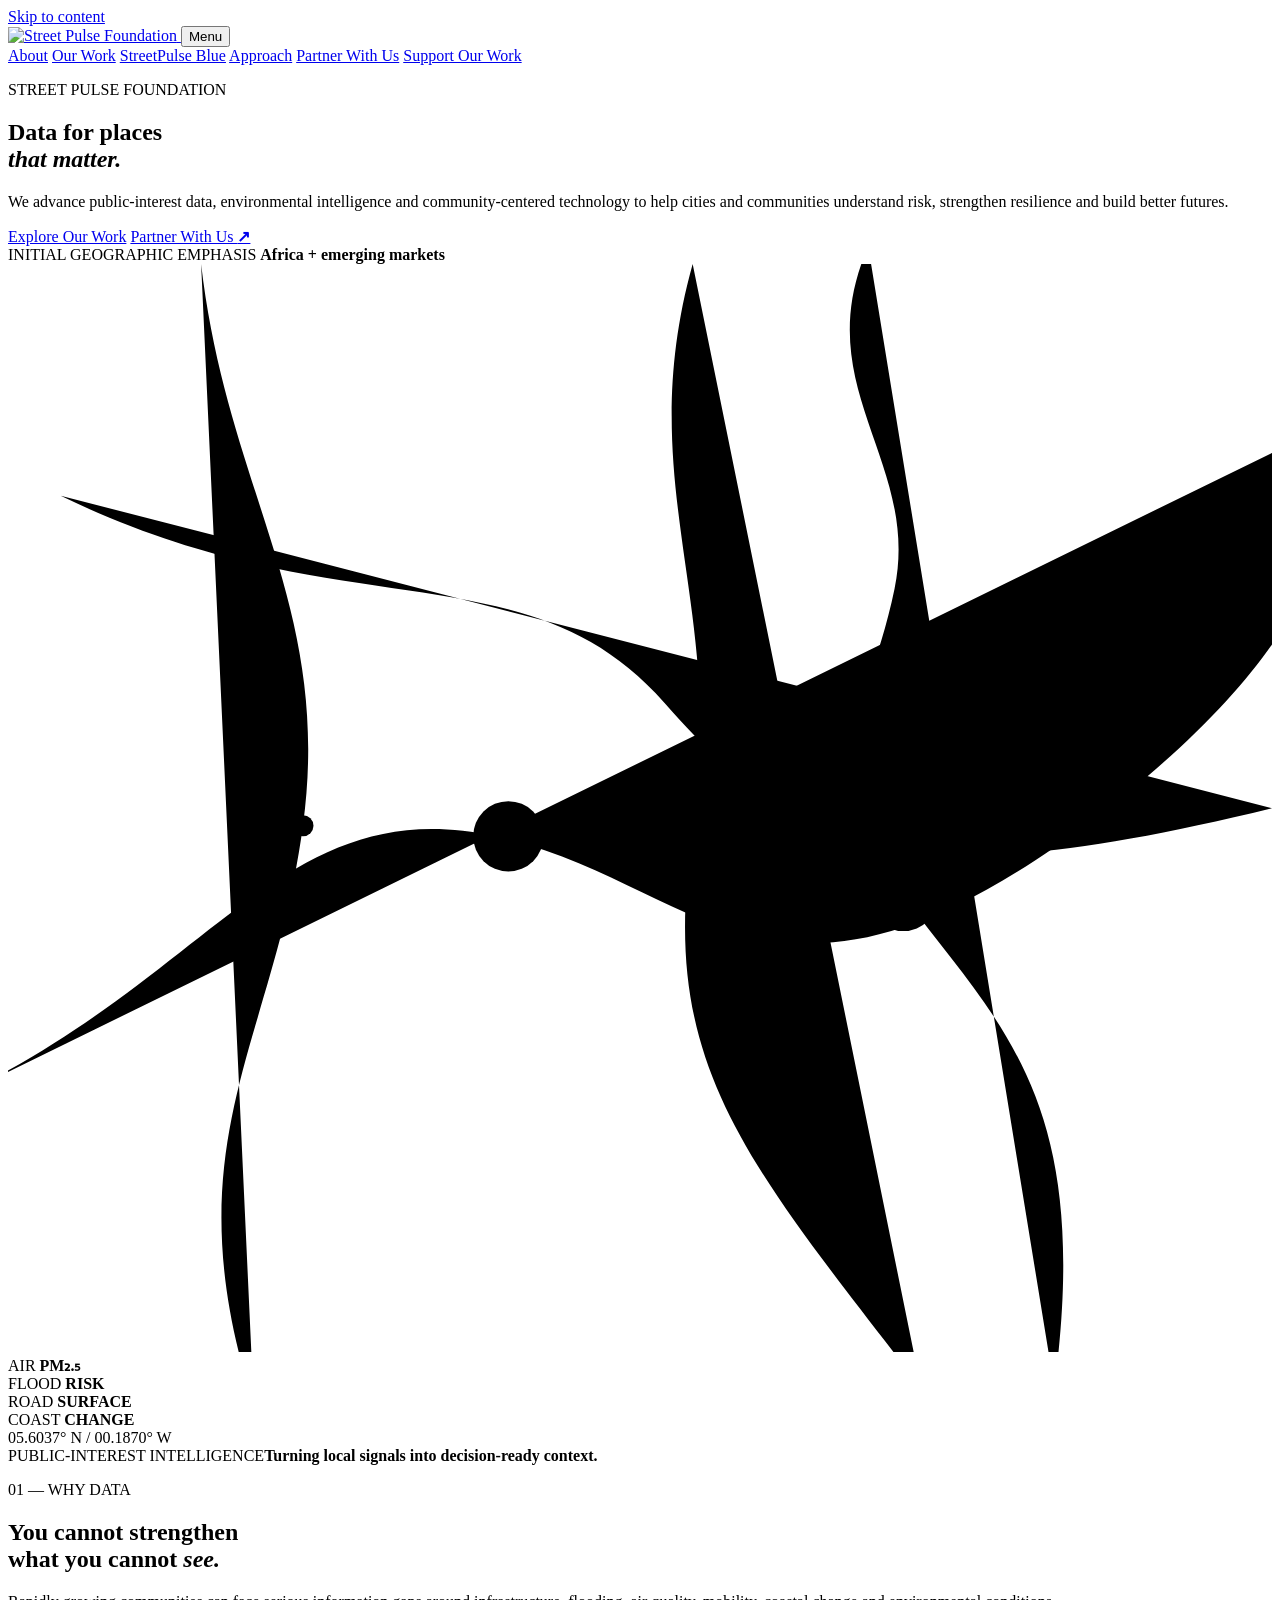
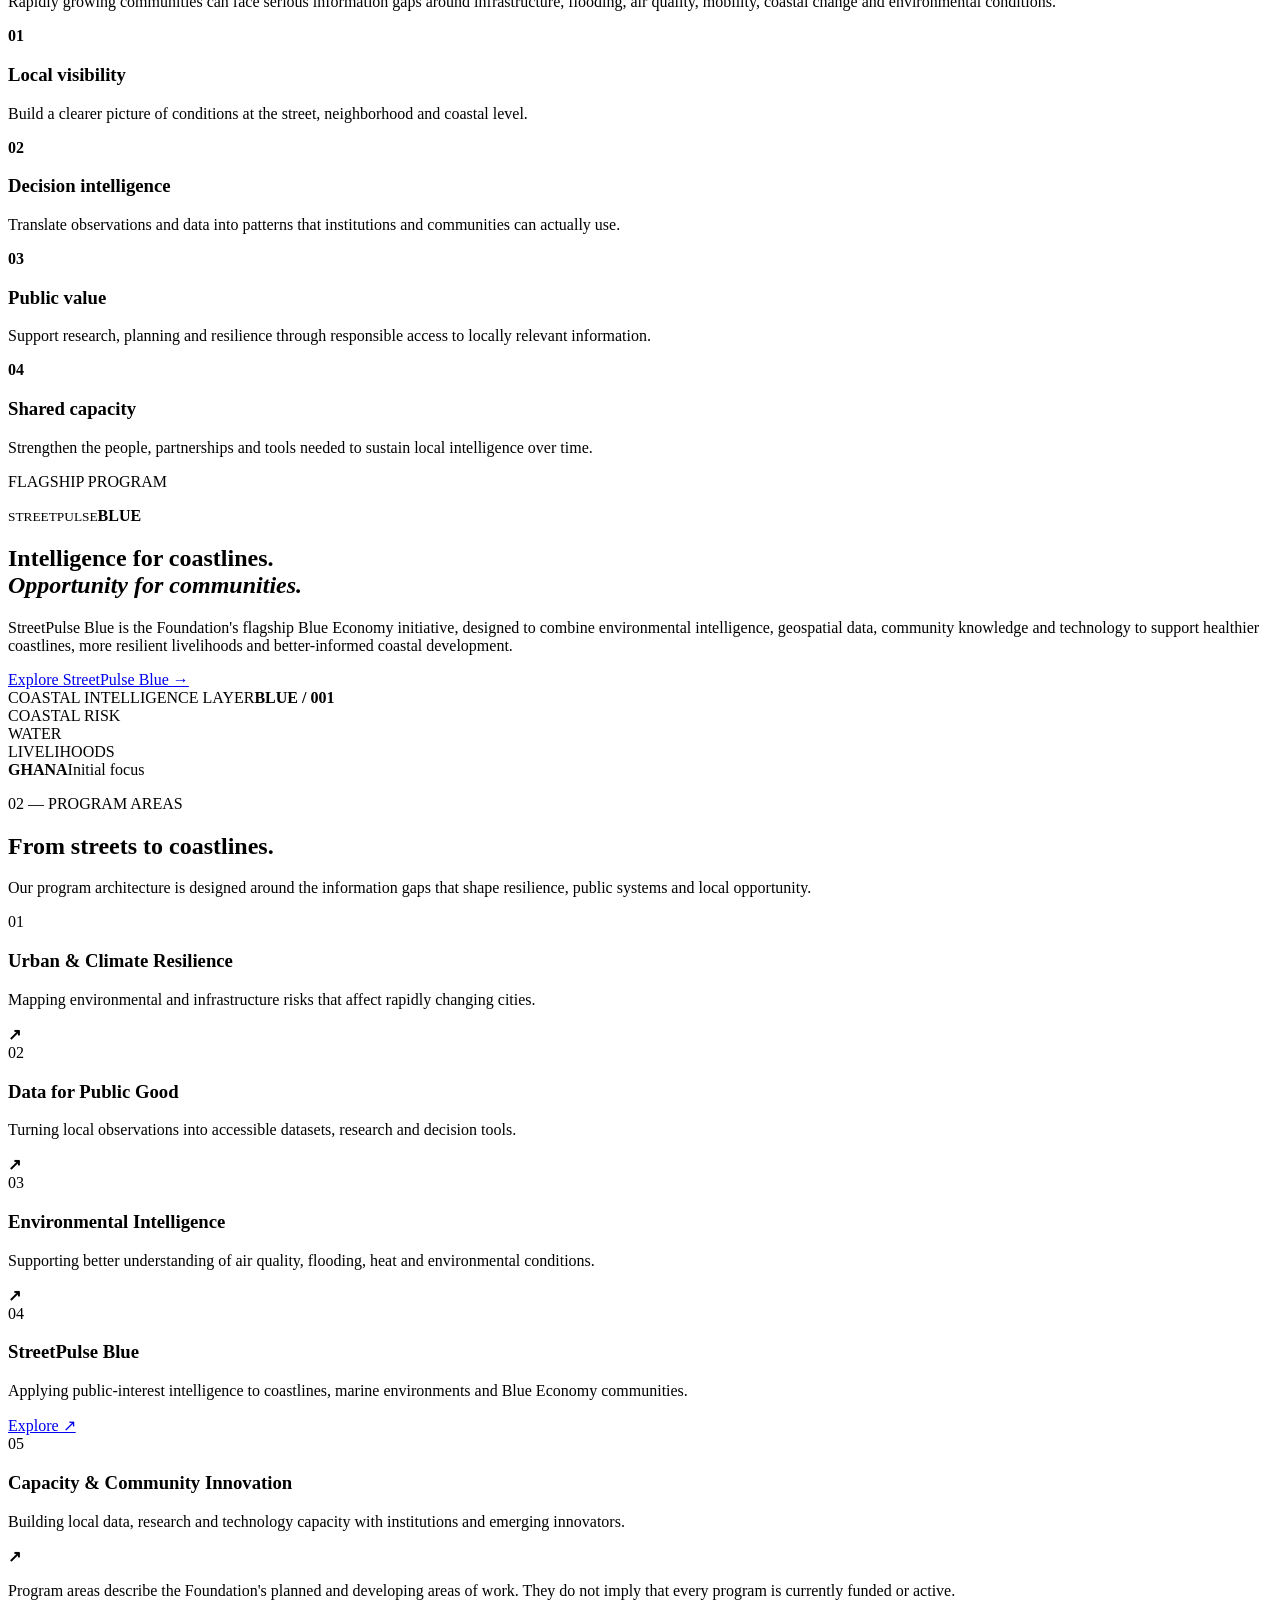
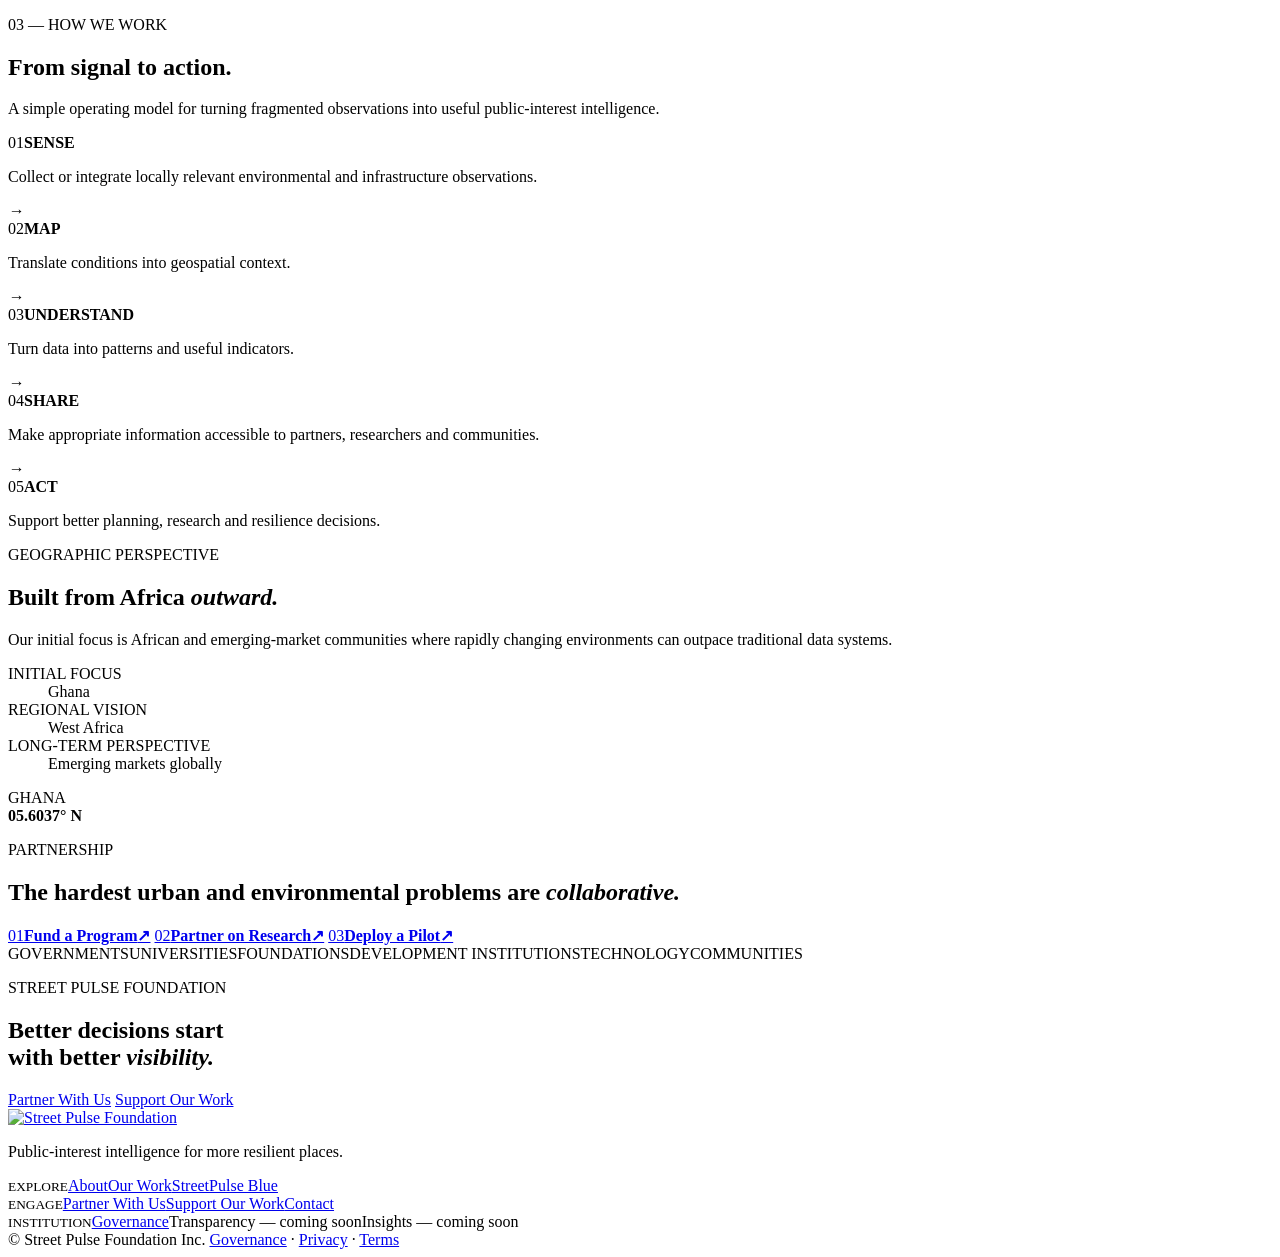
==== commit 1847e9e0: "fix: all-caps hero eyebrows use spaced STREET PULSE FOUNDATION" ====
--- a/public/index.html
+++ b/public/index.html
@@ -35,7 +35,7 @@
     <section class="hero">
       <div class="hero-grid grid-shell">
         <div class="hero-copy reveal">
-          <p class="eyebrow"><span></span> STREETPULSE FOUNDATION</p>
+          <p class="eyebrow"><span></span> STREET PULSE FOUNDATION</p>
           <h1>Data for places<br><em>that matter.</em></h1>
           <p class="lede">We advance public-interest data, environmental intelligence and community-centered technology to help cities and communities understand risk, strengthen resilience and build better futures.</p>
           <div class="actions">
@@ -184,7 +184,7 @@
 
     <section class="final-cta">
       <div class="grid-shell">
-        <p class="eyebrow dark"><span></span> STREETPULSE FOUNDATION</p>
+        <p class="eyebrow dark"><span></span> STREET PULSE FOUNDATION</p>
         <h2>Better decisions start<br>with better <em>visibility.</em></h2>
         <div class="actions center">
           <a class="btn btn-primary" href="/partner/">Partner With Us</a>
